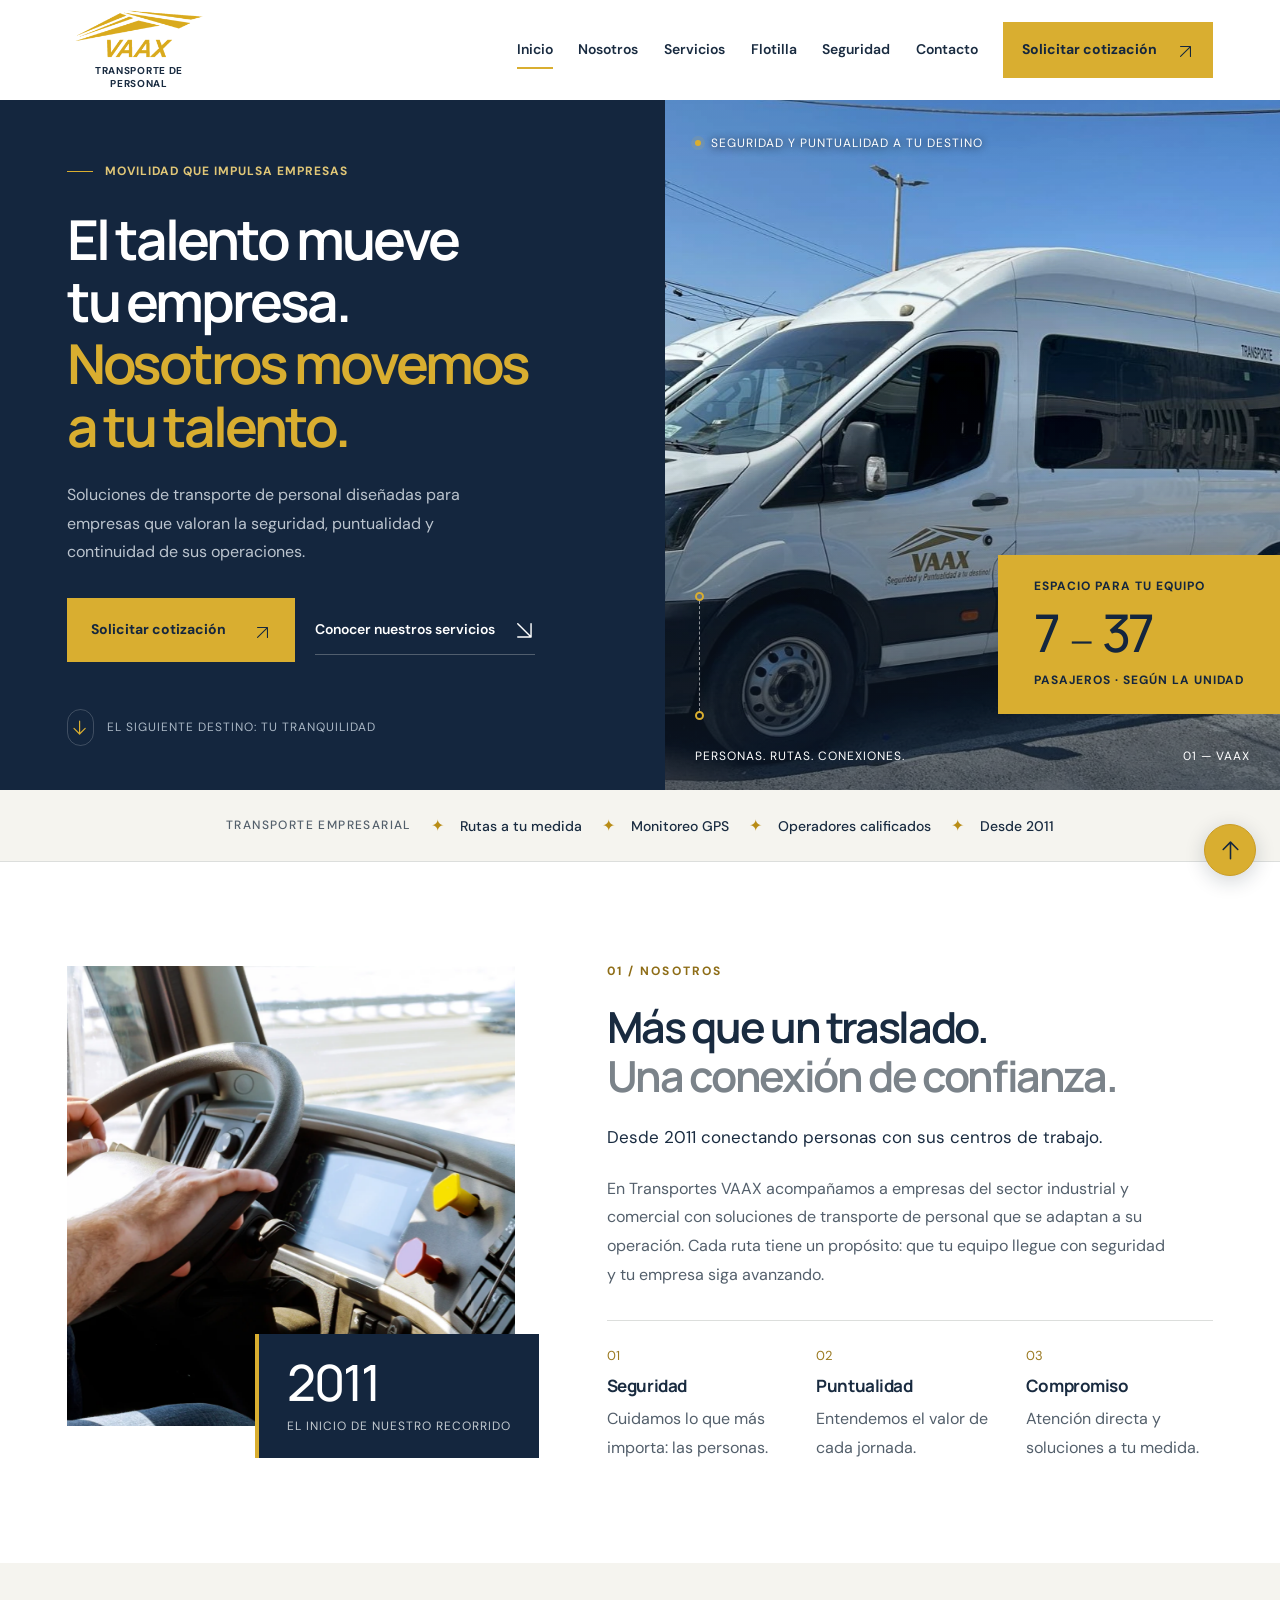
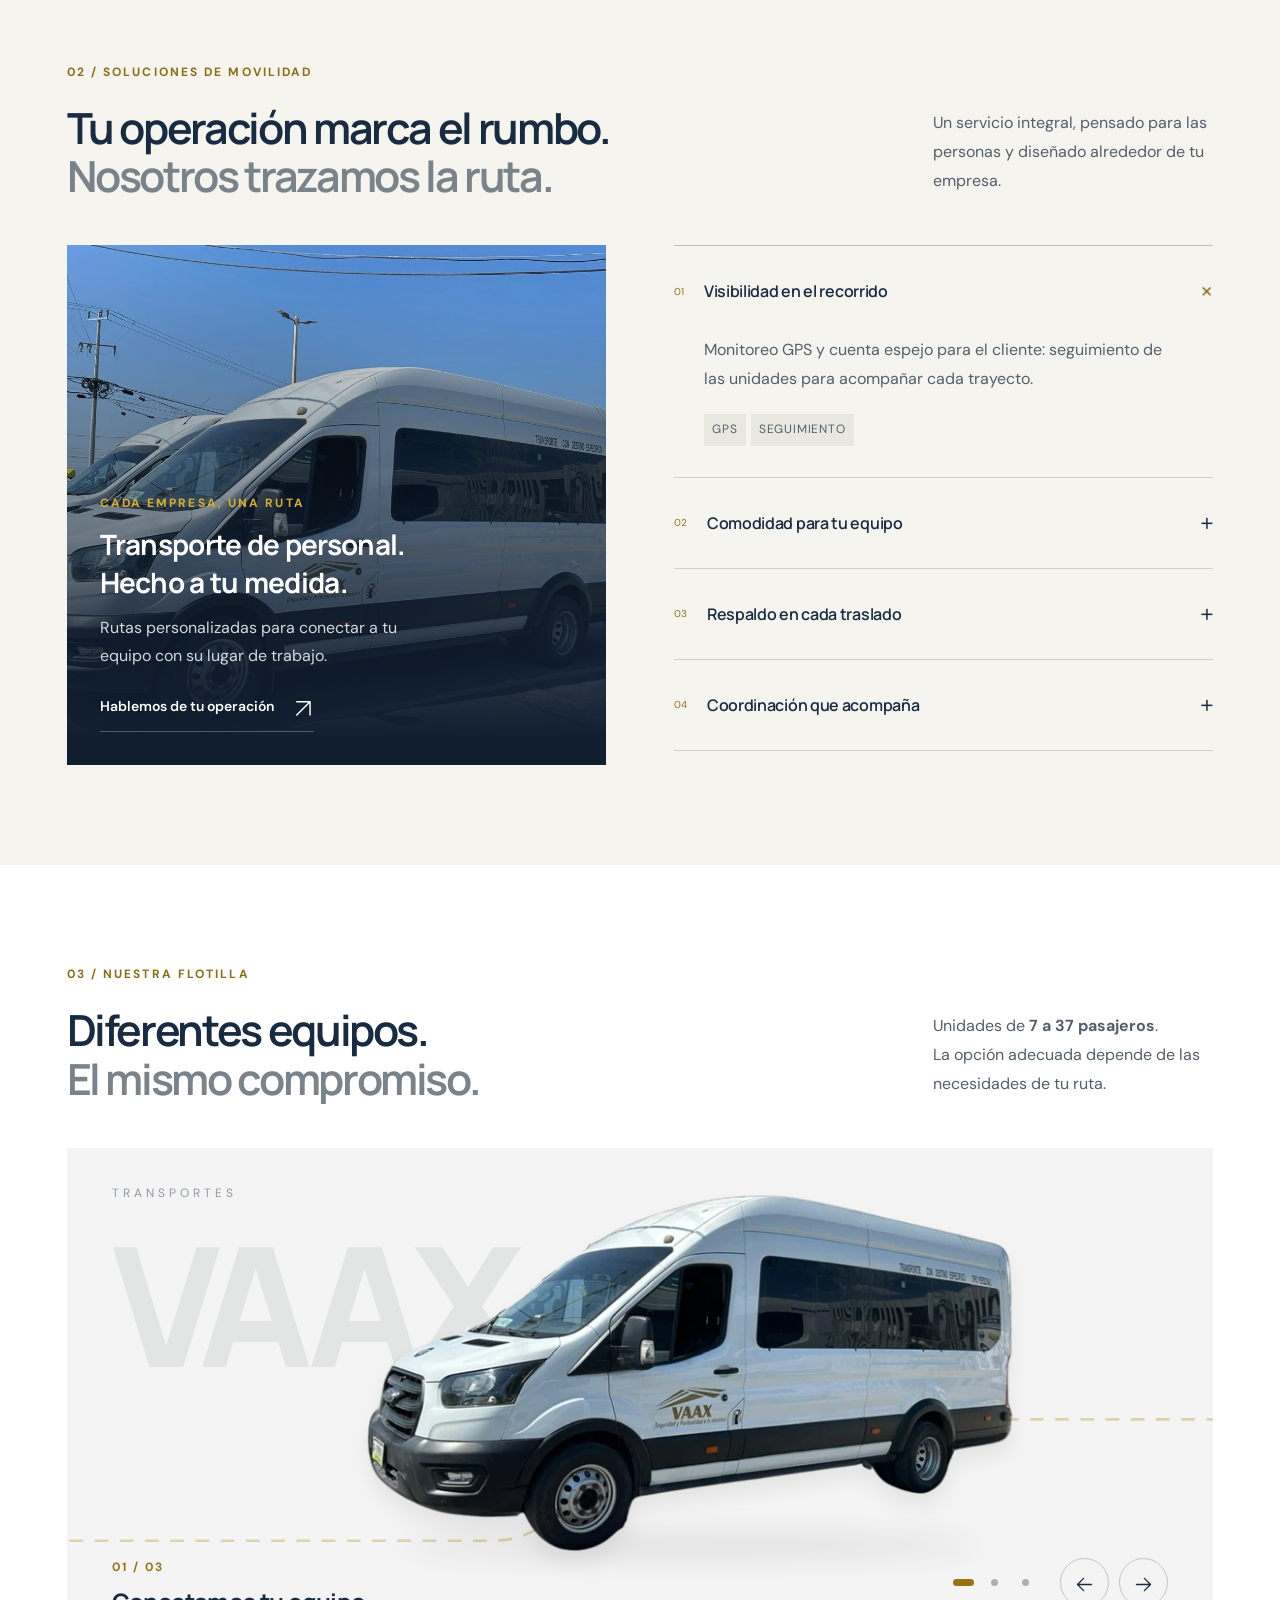
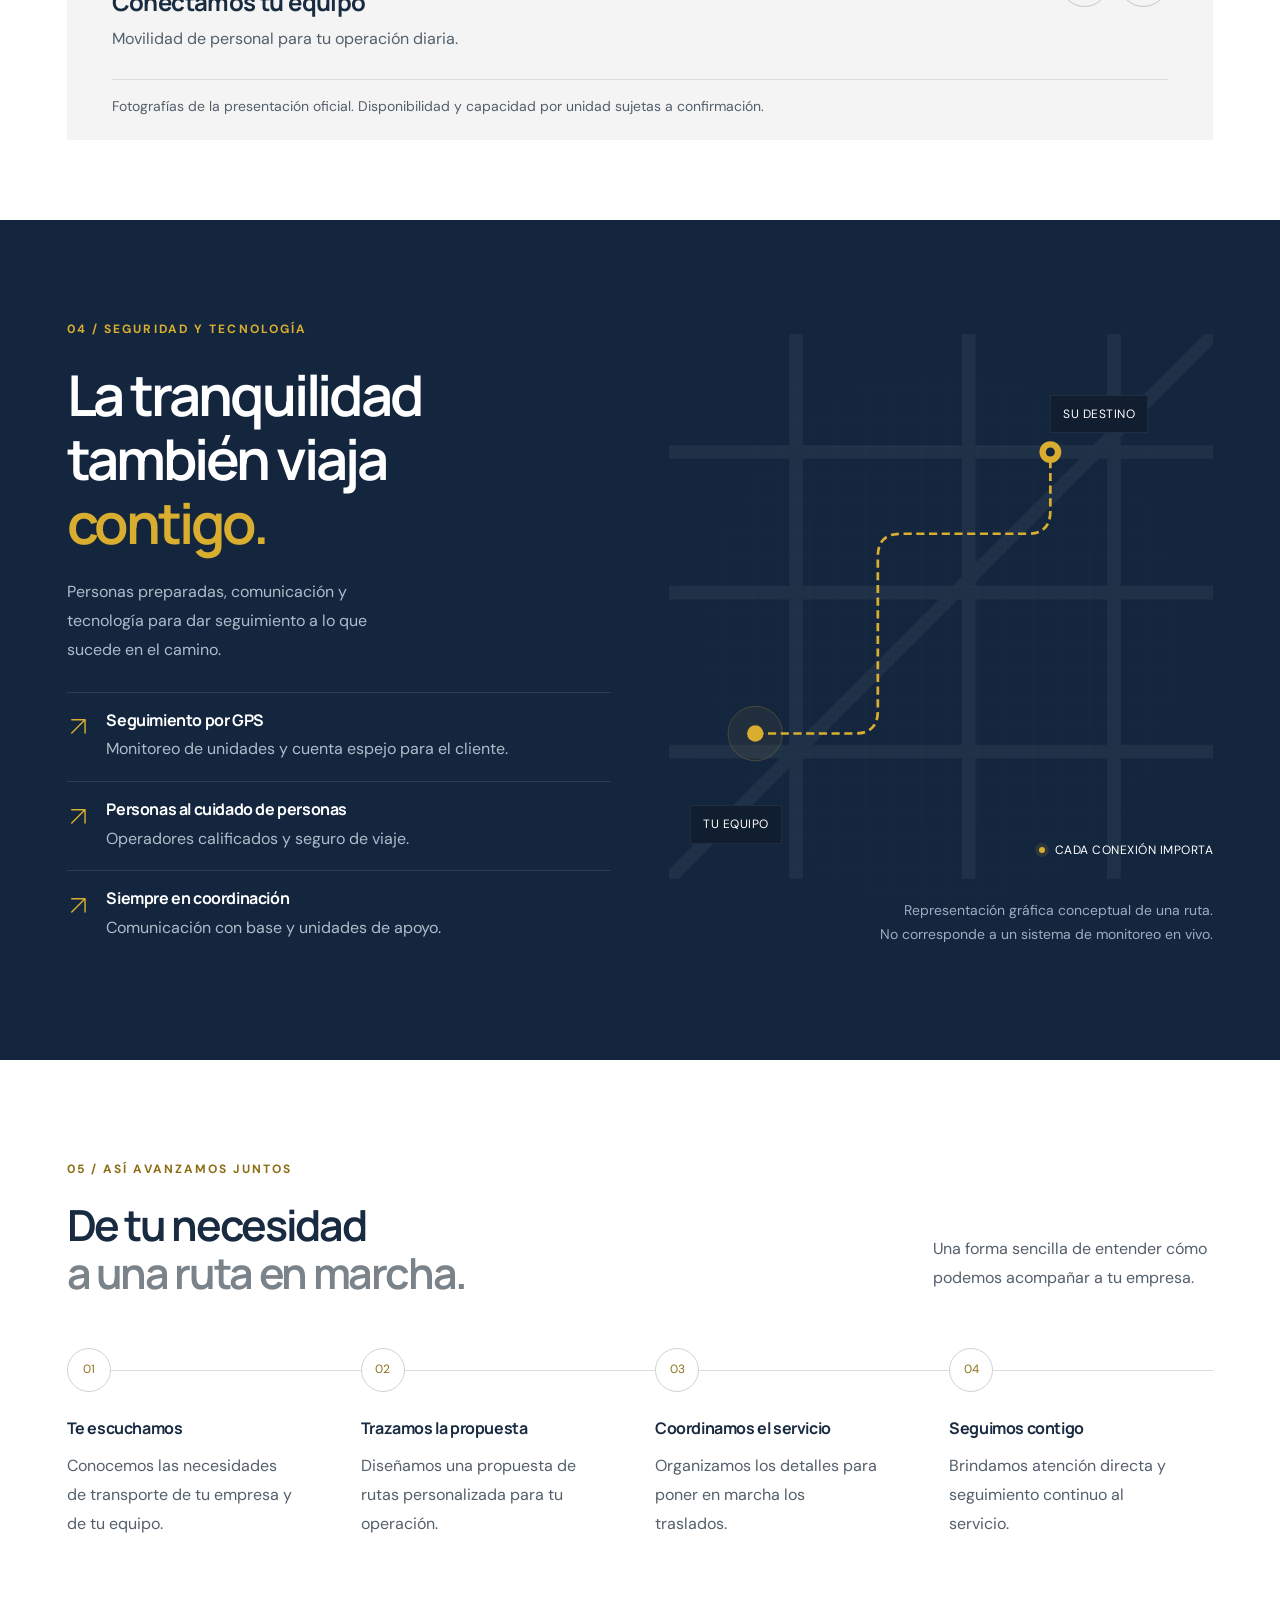
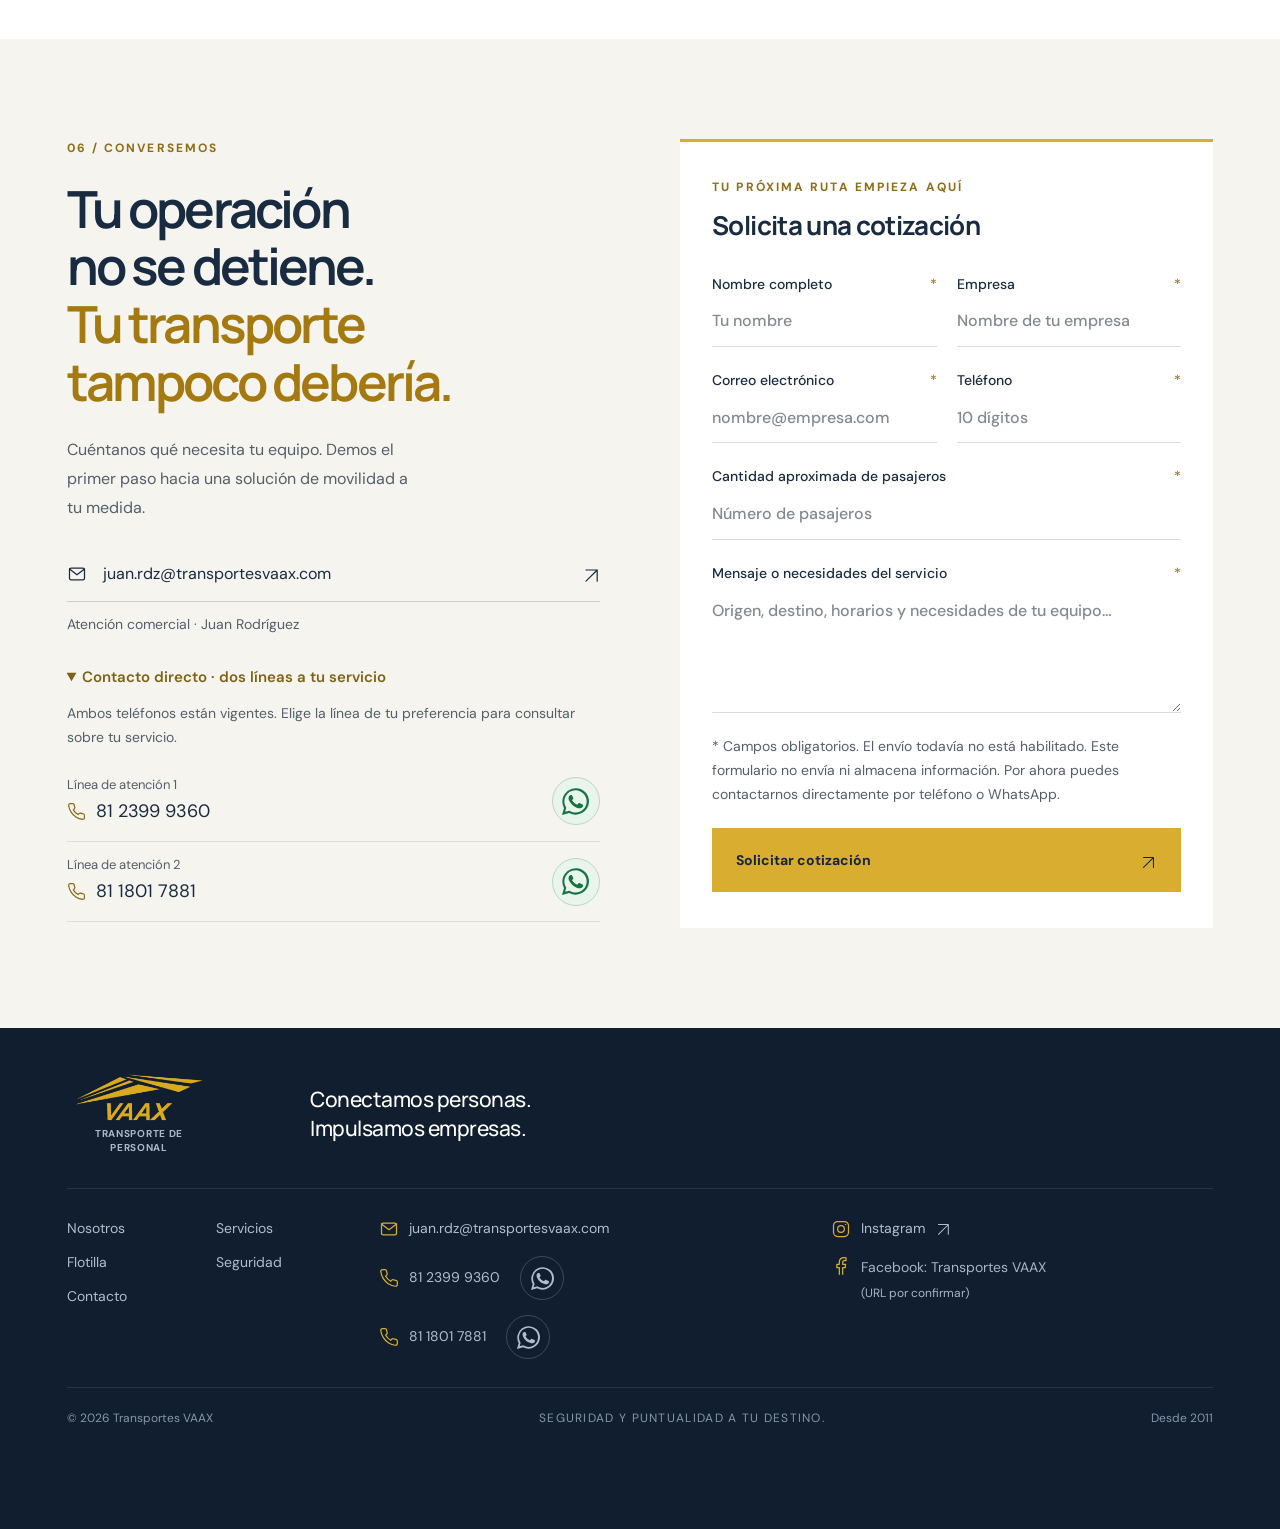
==== VAAX-vista-completa.html @ f7e5d6b3 "Add exclusive animated accordion, section motion, contact icons and backend-ready form" ====
<!doctype html>
<html lang="es-MX">
<head>
<meta charset="utf-8"><meta name="viewport" content="width=device-width, initial-scale=1">
<meta name="theme-color" content="#14263e">
<title>Transportes VAAX | Transporte de personal para empresas</title>
<meta name="description" content="Desde 2011, Transportes VAAX conecta a tu equipo con su centro de trabajo. Transporte de personal, rutas personalizadas y unidades de 7 a 37 pasajeros.">
<link rel="icon" href="[data-uri]" type="image/svg+xml">
<style>@font-face{font-family:Manrope;font-style:normal;font-weight:200 800;font-display:swap;src:url("[data-uri]") format("woff2")}
@font-face{font-family:"DM Sans";font-style:normal;font-weight:100 1000;font-display:swap;src:url("[data-uri]") format("woff2")}
:root{--navy:#14263e;--navy-deep:#101e30;--gold:#d9ae30;--ink:#192b40;--muted:#65707a;--cream:#f5f4ef;--line:#dcdedc;--white:#fff;--pad:clamp(24px,5.2vw,100px)}
*{box-sizing:border-box}html{scroll-behavior:smooth;scroll-padding-top:100px}body{margin:0;color:var(--ink);background:#fff;font-family:'DM Sans',Arial,sans-serif;font-size:16px;line-height:1.7}h1,h2,h3,p{margin:0}h1,h2,h3{font-family:Manrope,Arial,sans-serif}h1,h2{font-weight:650;letter-spacing:-.055em;line-height:1.13}h2{font-size:clamp(32px,3.35vw,54px)}h2 span{color:#7b838a}h3{line-height:1.35;letter-spacing:-.025em}a{color:inherit;text-decoration:none}button,input,textarea{font:inherit}button,a,input,textarea,summary{-webkit-tap-highlight-color:transparent}button{cursor:pointer}button:disabled{cursor:default}img{max-width:100%;display:block}button{color:inherit}a:focus-visible,button:focus-visible,summary:focus-visible,input:focus-visible,textarea:focus-visible{outline:3px solid #b78b13;outline-offset:5px}::selection{background:var(--gold);color:var(--navy)}.skip-link{position:fixed;top:-100px;left:20px;z-index:100;background:var(--gold);padding:10px 20px}.skip-link:focus{top:10px}.scroll-progress{position:fixed;left:0;top:0;height:3px;background:var(--gold);width:0;z-index:60}.header{position:sticky;top:0;z-index:50;height:100px;padding:0 var(--pad);display:flex;align-items:center;justify-content:space-between;background:#fff;gap:30px;transition:box-shadow .3s,height .3s}.header.scrolled{box-shadow:0 3px 25px #14263e0c;height:84px}.brand{display:flex;flex-direction:column;align-items:center;flex-shrink:0;width:145px}.brand img{width:128px;height:auto}.brand>span{font-size:12px;font-weight:700;letter-spacing:1.8px;margin-top:5px}.nav{display:flex;align-items:center;gap:clamp(16px,2vw,32px)}.nav>a:not(.button){font-size:16px;font-weight:600;position:relative}.nav>a:not(.button):after{content:'';position:absolute;bottom:-7px;left:0;width:0;height:2px;background:var(--gold);transition:width .2s}.nav>a:hover:after,.nav>a.active:after{width:100%}.button{display:inline-flex;align-items:center;justify-content:space-between;gap:28px;padding:17px 23px;font-size:16px;font-weight:700;line-height:1.4;border:1px solid transparent;transition:background .25s,transform .25s}.button span{font-size:20px;font-weight:400}.button-gold{background:var(--gold);color:var(--navy)}.button-gold:hover{background:#ebbf43;transform:translateY(-2px)}.nav-cta{padding:13px 18px;gap:20px}.menu-toggle{display:none}.hero{display:grid;grid-template-columns:1.08fr 1fr;background:var(--navy);color:#fff;min-height:690px}.hero-copy{padding:62px 28px 32px var(--pad);position:relative}.eyebrow{font-size:12px;letter-spacing:2.1px;font-weight:700;line-height:1.5}.hero .eyebrow{color:#e1c777;display:flex;align-items:center;gap:12px}.small-line{width:26px;height:1px;background:var(--gold)}h1{font-size:clamp(42px,4.3vw,72px);margin:28px 0 24px}em{font-style:normal;color:var(--gold)}.hero-description{max-width:410px;font-size:16px;color:#bbc4ce;line-height:1.9}.hero-actions{display:flex;align-items:center;gap:27px;margin-top:31px;flex-wrap:wrap}.text-link{font-size:12px;font-weight:600;display:inline-flex;align-items:center;gap:18px;border-bottom:1px solid #a0a7ae70;padding:8px 0;transition:gap .25s}.text-link:hover{gap:25px}.text-link span{font-size:19px}.scroll-cue{display:flex;align-items:center;gap:13px;font-size:12px;letter-spacing:1.7px;margin-top:47px;color:#aab7c5}.scroll-cue>span{display:grid;place-items:center;width:27px;height:37px;border:1px solid #ffffff30;border-radius:20px;font-size:16px;color:var(--gold)}.hero-visual{position:relative;min-width:0;overflow:hidden}.hero-photo{height:100%;width:100%;object-fit:cover;object-position:55% center;position:absolute;inset:0}.photo-shade{position:absolute;inset:0;background:linear-gradient(180deg,#14263e25 0%,transparent 40%,#101e30a8 100%)}.image-caption{position:absolute;top:33px;left:30px;right:20px;display:flex;align-items:center;gap:10px;color:#fff;font-size:12px;letter-spacing:1.4px;text-shadow:0 1px 8px #000}.live-dot{display:inline-block;width:6px;height:6px;flex-shrink:0;background:var(--gold);border-radius:50%;box-shadow:0 0 0 4px #d9ae3020}.hero-photo-bottom{position:absolute;bottom:24px;left:30px;right:30px;display:flex;justify-content:space-between;font-size:12px;letter-spacing:1px}.capacity{position:absolute;right:0;bottom:76px;padding:21px 36px 24px;background:var(--gold);color:var(--navy);min-width:225px}.capacity>span,.capacity small{display:block;font-size:12px;letter-spacing:1.2px;font-weight:700}.capacity strong{font:500 52px/1.4 Manrope,Arial,sans-serif;letter-spacing:-3px}.capacity i{font-size:30px;font-style:normal;padding:0 5px}.hero-route{position:absolute;bottom:70px;left:30px;display:flex;flex-direction:column;align-items:center}.hero-route>span{width:9px;height:9px;border:2px solid var(--gold);border-radius:50%}.hero-route>i{height:110px;border-left:1px dashed #ffffff8c}.promise-strip{display:flex;justify-content:space-between;gap:20px;align-items:center;padding:22px var(--pad);background:var(--cream);border-bottom:1px solid var(--line);font-size:12px;font-weight:500}.promise-strip>span:first-child{letter-spacing:1.4px;font-size:12px;color:var(--muted)}.promise-strip b{color:#b88c16;margin-right:12px;font-size:16px;font-weight:400}.section{padding:100px var(--pad)}.about{display:grid;grid-template-columns:.85fr 1.15fr;gap:8%;align-items:center}.about-image{position:relative;padding-bottom:32px}.about-image .photo-window>img{width:100%;height:460px;object-fit:cover;object-position:58% center}.year-stamp{position:absolute;right:-24px;bottom:0;background:var(--navy);padding:20px 28px;color:white;border-left:4px solid var(--gold)}.year-stamp strong{display:block;font:500 50px/1.15 Manrope,sans-serif;letter-spacing:-2px}.year-stamp span{font-size:12px;letter-spacing:1px;color:#c4cbd1}.about-copy>.eyebrow,.section-heading .eyebrow{color:#8e6d17;margin-bottom:23px}.about-copy>p:not(.eyebrow){color:var(--muted);font-size:16px;margin-top:22px;max-width:560px}.about-copy>.lead{font-size:17px!important;color:var(--ink)!important;line-height:1.6}.values{display:grid;grid-template-columns:repeat(3,1fr);gap:20px;border-top:1px solid var(--line);margin-top:30px;padding-top:20px}.values span{font-size:12px;color:#9b7a22}.values h3{font-size:16px;margin:7px 0}.values p{font-size:12px;line-height:1.7;color:var(--muted)}.services{background:var(--cream)}.section-heading{display:flex;justify-content:space-between;gap:50px;align-items:flex-end;margin-bottom:45px}.section-heading>p{max-width:280px;color:var(--muted);font-size:16px;line-height:1.9;padding-bottom:5px}.service-layout{display:grid;grid-template-columns:1fr 1fr;gap:6%}.service-feature{position:relative;min-height:480px;background:var(--navy);color:#fff;overflow:hidden}.service-feature>img{width:100%;height:100%;object-fit:cover;position:absolute;inset:0;transition:transform .7s}.service-feature:after{content:'';position:absolute;inset:0;background:linear-gradient(180deg,#101e3000,#101e30ed)}.service-feature:hover>img{transform:scale(1.025)}.service-feature>div{position:absolute;bottom:33px;left:33px;right:33px;z-index:1}.service-feature .eyebrow{color:var(--gold);font-size:12px}.service-feature h3{font-size:28px;margin-top:14px}.service-feature p:not(.eyebrow){font-size:12px;max-width:300px;margin:12px 0;color:#d4d9df}.service-accordions{border-top:1px solid #b9bfbe}.service-accordions details{border-bottom:1px solid #cdd1ce}.service-accordions summary{display:flex;align-items:center;gap:20px;padding:27px 0;list-style:none;cursor:pointer;font-family:Manrope,sans-serif;font-size:16px;font-weight:600;letter-spacing:-.3px}.service-accordions summary::-webkit-details-marker{display:none}.service-number{font:400 10px 'DM Sans',sans-serif;color:#8d721e}.service-accordions summary b{margin-left:auto;font-size:22px;font-weight:400;transition:transform .3s}.service-accordions details[open] summary b{transform:rotate(45deg)}.details-content{padding:0 30px 26px;color:var(--muted);font-size:16px}.details-content p{margin-bottom:20px}.tag{display:inline-block;font-size:12px;letter-spacing:.8px;color:#54606c;background:#e8e8e0;padding:5px 8px;margin:0 5px 5px 0}.fleet{padding-bottom:80px}.fleet-stage{position:relative;background:#f3f4f3;overflow:hidden;padding:35px 45px 22px}.fleet-label{position:absolute;left:45px;top:36px;line-height:1}.fleet-label span{font-size:12px;letter-spacing:4px;color:#929aa0}.fleet-label strong{display:block;font:800 clamp(70px,13vw,190px)/1.25 Manrope,sans-serif;letter-spacing:-10px;color:#e2e5e4}.fleet-image-wrap{height:370px;display:flex;justify-content:center;align-items:center;position:relative;padding:10px 0 0 100px}.fleet-image-wrap:after{content:'';position:absolute;bottom:0;height:15px;width:55%;background:#0002;filter:blur(15px);border-radius:50%}.fleet-image-wrap img{max-height:100%;width:80%;object-fit:contain;position:relative;z-index:1;filter:drop-shadow(0 12px 10px #0001);transition:opacity .18s,transform .3s}.fleet-image-wrap img.changing{opacity:0;transform:translateX(12px)}.fleet-bottom{display:flex;justify-content:space-between;align-items:flex-end;gap:20px;margin-top:5px}.fleet-bottom .eyebrow{font-size:12px;color:#947319;margin-bottom:10px}.fleet-bottom h3{font-size:23px}.fleet-bottom p:not(.eyebrow){font-size:12px;color:var(--muted);margin-top:6px}.fleet-controls{display:flex;gap:10px}.circle-button{background:transparent;border:1px solid #bfc6c8;border-radius:50%;width:49px;height:49px;font-size:22px;transition:background .2s,border-color .2s}.circle-button:hover{background:var(--gold);border-color:var(--gold)}.fleet-note{font-size:12px;color:var(--muted);border-top:1px solid #dadddc;padding-top:15px;margin-top:25px}.security{background:var(--navy);color:#fff;display:grid;grid-template-columns:1fr 1fr;gap:5%;overflow:hidden}.security .eyebrow{color:var(--gold);margin-bottom:25px}.security h2{font-size:clamp(42px,4.4vw,68px)}.security-copy>p:not(.eyebrow){font-size:16px;color:#aebdcb;max-width:350px;margin-top:24px}.security-list{list-style:none;margin:27px 0 0;padding:0}.security-list li{display:flex;gap:17px;border-top:1px solid #ffffff1a;padding:17px 0}.security-list li>span{color:var(--gold);font-size:19px}.security-list h3{font-size:16px}.security-list p{font-size:12px;color:#aebdcb;margin-top:4px}.route-art{position:relative;align-self:center;aspect-ratio:1;min-width:0}.map-grid{position:absolute;inset:0;background-image:linear-gradient(#ffffff04 1px,transparent 1px),linear-gradient(90deg,#ffffff04 1px,transparent 1px);background-size:28px 28px;mask-image:radial-gradient(ellipse,#000 40%,transparent 75%)}.route-art svg{width:100%;height:100%;position:relative}.map-street{stroke:#ffffff0d;stroke-width:15;fill:none}.route-line{fill:none;stroke:var(--gold);stroke-width:3;stroke-dasharray:9 5}.route-halo{fill:#d9ae3010;stroke:#d9ae3040;stroke-width:1}.map-label{position:absolute;font-size:12px;letter-spacing:1.5px;background:var(--navy-deep);padding:8px 12px;border:1px solid #ffffff12}.start-label{left:8%;top:78%}.end-label{right:19%;top:13%}.map-caption{position:absolute;bottom:15%;right:1%;font-size:12px;letter-spacing:1.2px;display:flex;gap:10px;align-items:center}.map-disclaimer{position:absolute;bottom:0;right:0;font-size:12px;color:#9caebe;text-align:right}.process-steps{display:grid;grid-template-columns:repeat(4,1fr);list-style:none;padding:0;margin:50px 0 0;gap:30px;position:relative}.process-steps:before{content:'';position:absolute;top:22px;left:0;right:0;border-top:1px solid var(--line)}.process-steps li{position:relative}.process-steps li>span{display:grid;place-items:center;width:44px;height:44px;border:1px solid #ced3d5;background:#fff;border-radius:50%;font-size:12px;color:#8f721c;margin-bottom:26px;transition:background .3s}.process-steps li:hover>span{background:var(--gold);border-color:var(--gold)}.process-steps h3{font-size:16px;margin-bottom:13px}.process-steps p{color:var(--muted);font-size:16px;max-width:225px}.contact{background:var(--cream);display:grid;grid-template-columns:1fr 1fr;gap:7%}.contact-copy>.eyebrow{color:#8e6d17;margin-bottom:23px}.contact h2{font-size:clamp(36px,4vw,61px)}.contact h2 em{color:#a47a10}.contact-copy>p:not(.eyebrow){color:var(--muted);font-size:16px;max-width:350px;margin-top:25px}.contact-email{display:flex;justify-content:space-between;gap:15px;font-size:clamp(12px,1.25vw,18px);border-bottom:1px solid #cbd0cd;padding:13px 0;margin-top:25px;overflow-wrap:anywhere}.contact-copy>.contact-person{font-size:12px!important;margin-top:10px!important}.phone-details{margin-top:28px}.phone-details summary{font-size:12px;cursor:pointer;color:#806217;font-weight:600}.phone-details>p{font-size:12px;color:var(--muted);margin:12px 0}.phone-row{display:flex;align-items:center;justify-content:space-between;gap:15px;padding:12px 0;border-bottom:1px solid var(--line)}.phone-row>div>span{display:block;font-size:12px;color:var(--muted)}.phone-row>div>a{font-size:16px}.whatsapp-link{font-size:12px;text-decoration:underline;text-underline-offset:4px}.quote-form{background:white;padding:36px 32px;align-self:start;border-top:3px solid var(--gold)}.quote-form>.eyebrow{color:#8e6d17;font-size:12px}.quote-form h3{font-size:26px;margin:12px 0 30px}.form-grid{display:grid;grid-template-columns:1fr 1fr;gap:22px 20px}.form-grid label{font-size:12px;font-weight:500;display:flex;flex-direction:column;position:relative}.form-grid label>span{position:absolute;right:0;top:0;color:#9c7411}.form-grid input,.form-grid textarea{width:100%;min-width:0;border:0;border-bottom:1px solid #d7dcdd;padding:12px 0;border-radius:0;background:transparent;font-size:12px;color:var(--ink);resize:vertical}.form-grid input::placeholder,.form-grid textarea::placeholder{color:#818991;opacity:1}.form-grid input:focus,.form-grid textarea:focus{border-bottom-color:#a47a10}.full-width{grid-column:1/-1}.form-note{font-size:12px;color:var(--muted);margin:22px 0;line-height:1.8}.quote-form>.button{width:100%;text-align:left}.form-status{font-size:12px;color:#52613a;margin-top:15px}.form-status:empty{display:none}.footer{padding:45px var(--pad) 20px;background:var(--navy-deep);color:white}.footer-top{display:flex;align-items:center;justify-content:space-between;gap:30px;padding-bottom:34px;border-bottom:1px solid #ffffff17}.footer .brand>span{color:#aab9c7}.footer-top>p{font:500 21px/1.4 Manrope,sans-serif;letter-spacing:-.5px;margin-right:auto;margin-left:6%}.back-top{font-size:12px;display:flex;align-items:center;gap:30px}.back-top>span{font-size:22px;color:var(--gold)}.footer-links{display:flex;justify-content:space-between;gap:30px;padding:28px 0;color:#b0becb;font-size:12px}.footer-links nav{display:flex;gap:24px}.footer-links>div{display:flex;gap:25px}.footer-links small{font-size:12px}.footer a:hover{color:var(--gold)}.footer-bottom{border-top:1px solid #ffffff17;padding-top:20px;display:flex;justify-content:space-between;gap:15px;color:#8597a9;font-size:12px}.footer-bottom>span:nth-child(2){letter-spacing:1.3px}.js-ready .reveal{opacity:0;transform:translateY(22px);transition:opacity .7s,transform .7s}.js-ready .reveal.visible{opacity:1;transform:none}.hero-copy>*{animation:enter .75s both}.hero-copy>*:nth-child(2){animation-delay:.1s}.hero-copy>*:nth-child(3){animation-delay:.2s}.hero-copy>*:nth-child(4){animation-delay:.3s}.hero-copy>*:nth-child(5){animation-delay:.4s}@keyframes enter{from{opacity:0;transform:translateY(15px)}to{opacity:1;transform:none}}
@media(min-width:1600px){.hero{min-height:810px}.hero-copy{padding-top:85px}.hero-description{font-size:16px}.hero-actions{margin-top:40px}.scroll-cue{margin-top:65px}.section{padding-top:120px;padding-bottom:120px}}
@media(max-width:1100px){.header{padding:0 28px;gap:20px}.nav{gap:18px}.nav>a:not(.button){font-size:12px}.brand{width:115px}.brand img{width:110px}.brand>span{font-size:12px;letter-spacing:1.3px}.nav-cta{font-size:12px;padding:12px;gap:12px}.hero{min-height:660px}.hero-copy{padding-top:50px}.hero-actions{gap:15px}.hero-actions .button{padding:15px;gap:15px}.hero-actions .text-link{font-size:12px;gap:10px}.capacity{padding:17px 25px;min-width:200px}.hero-description{padding-right:15px}.about{gap:7%}.about-image .photo-window>img{height:440px}.section{padding-top:80px;padding-bottom:80px}.values{gap:12px}.fleet-image-wrap{height:320px}.footer-links{flex-wrap:wrap}}
@media(max-width:800px){html{scroll-padding-top:82px}.header,.header.scrolled{height:80px;padding:0 24px}.brand{width:113px}.menu-toggle{display:flex;flex-direction:column;justify-content:center;gap:6px;background:none;border:1px solid var(--line);width:44px;height:42px;padding:11px}.menu-toggle span{height:1px;background:var(--navy);width:20px;transition:transform .2s}.menu-toggle[aria-expanded=true] span:first-child{transform:translateY(3.5px) rotate(45deg)}.menu-toggle[aria-expanded=true] span:last-child{transform:translateY(-3.5px) rotate(-45deg)}.nav{position:absolute;top:100%;left:0;right:0;padding:24px;background:white;box-shadow:0 20px 20px #14263e17;display:none;align-items:stretch;gap:0}.nav.open{display:flex;flex-direction:column}.nav>a:not(.button){padding:12px 0;font-size:16px}.nav>a:after{display:none}.nav-cta{margin-top:14px;padding:16px;font-size:16px}.hero{grid-template-columns:1.1fr 1fr;min-height:620px}.hero-copy{padding-top:38px;padding-right:22px}.hero .eyebrow{font-size:12px;letter-spacing:1.3px}h1{font-size:38px;margin-top:25px}.hero-description{font-size:12px;line-height:1.8}.hero-actions{align-items:flex-start;flex-direction:column;margin-top:23px}.scroll-cue{margin-top:28px;font-size:12px;letter-spacing:.8px}.capacity{min-width:170px;padding:15px 20px}.capacity strong{font-size:44px}.capacity>span,.capacity small{font-size:12px}.hero-photo{object-position:53% center}.image-caption{left:20px;font-size:12px;letter-spacing:.7px}.hero-photo-bottom{left:20px;font-size:12px;gap:10px}.hero-route{left:20px}.promise-strip{flex-wrap:wrap;justify-content:center;padding:18px 24px;gap:8px 25px;font-size:12px}.promise-strip>span:first-child{display:none}.promise-strip b{font-size:16px;margin-right:6px}.about{grid-template-columns:1fr;gap:40px}.about-image{max-width:620px;padding-right:20px}.about-image .photo-window>img{height:380px}.year-stamp{right:0}.about-copy{max-width:650px}.section-heading{gap:30px}.section-heading>p{max-width:210px;font-size:12px}.service-layout{gap:5%}.service-feature{min-height:440px}.service-feature>div{left:24px;right:24px;bottom:24px}.service-feature h3{font-size:24px}.service-accordions summary{font-size:16px;padding:23px 0;gap:12px}.details-content{padding-left:22px;padding-right:5px;font-size:12px}.fleet-stage{padding:30px}.fleet-label{left:30px}.fleet-image-wrap{height:300px;padding-left:40px}.fleet-image-wrap img{width:95%}.fleet-bottom h3{font-size:20px}.security{gap:2%}.security h2{font-size:45px}.map-disclaimer{font-size:12px}.map-label{font-size:12px;padding:5px}.map-caption{font-size:12px}.process-steps{gap:20px}.process-steps h3{font-size:16px}.process-steps p{font-size:12px}.contact{gap:5%;grid-template-columns:1fr 1.1fr}.contact h2{font-size:36px}.quote-form{padding:28px 22px}.quote-form h3{font-size:22px}.form-grid{grid-template-columns:1fr;gap:18px}.phone-row{flex-wrap:wrap;gap:5px}.footer-top>p{font-size:18px}.footer-links nav{gap:20px}}
@media(max-width:580px){.hero{display:flex;flex-direction:column;min-height:0}.hero-copy{padding:38px 24px 30px}.hero .eyebrow{font-size:12px}.hero h1{font-size:clamp(37px,9.5vw,54px);margin-top:23px;margin-bottom:22px}.hero-description{font-size:16px;max-width:390px;padding-right:0}.hero-actions{flex-direction:row;align-items:center;gap:18px;margin-top:27px}.hero-actions .button{font-size:12px;padding:15px 16px;gap:16px}.hero-actions .text-link{font-size:12px;gap:8px}.scroll-cue{margin-top:28px;font-size:12px;letter-spacing:1px}.hero-visual{height:365px;flex:none}.hero-photo{object-position:center 52%}.image-caption{top:20px;font-size:12px}.capacity{bottom:45px;min-width:180px}.hero-photo-bottom{bottom:15px;font-size:12px}.hero-route{bottom:45px}.hero-route>i{height:75px}.promise-strip{display:grid;grid-template-columns:1fr 1fr;gap:8px 14px;padding:20px 24px}.section{padding:64px 24px}.about{gap:34px}.about-image .photo-window>img{height:300px}.year-stamp{padding:17px 22px}.year-stamp strong{font-size:42px}.year-stamp span{font-size:12px}h2{font-size:32px}.about-copy>.eyebrow,.section-heading .eyebrow{margin-bottom:18px}.eyebrow{font-size:12px;letter-spacing:1.7px}.about-copy>.lead{font-size:16px!important}.about-copy>p:not(.eyebrow){font-size:16px;margin-top:18px}.values{gap:14px}.values h3{font-size:16px}.values p{font-size:12px}.section-heading{display:block;margin-bottom:30px}.section-heading>p{max-width:320px;margin-top:20px;font-size:16px}.service-layout{grid-template-columns:1fr;gap:30px}.service-feature{min-height:400px}.service-feature h3{font-size:27px}.service-accordions summary{font-size:16px;padding:24px 0}.details-content{font-size:16px}.fleet-stage{padding:24px 20px 18px;margin-left:-8px;margin-right:-8px}.fleet-label{left:20px;top:25px}.fleet-label strong{font-size:90px;letter-spacing:-5px}.fleet-label span{font-size:12px;letter-spacing:3px}.fleet-image-wrap{height:290px;padding:50px 0 0}.fleet-image-wrap img{width:100%}.fleet-bottom{align-items:flex-start}.fleet-bottom h3{font-size:18px}.fleet-bottom p:not(.eyebrow){font-size:12px;max-width:200px}.fleet-controls{gap:6px}.circle-button{width:36px;height:36px;font-size:18px}.fleet-note{font-size:12px;line-height:1.8}.security{grid-template-columns:1fr;gap:20px}.security h2{font-size:48px}.security-copy>p:not(.eyebrow){font-size:16px;max-width:350px}.security-list h3{font-size:16px}.security-list p{font-size:12px}.route-art{width:100%;max-width:440px;margin:auto}.map-label{font-size:12px}.map-caption{font-size:12px}.map-disclaimer{font-size:12px}.process-steps{grid-template-columns:1fr;gap:28px;margin-top:35px}.process-steps:before{top:0;bottom:0;left:21px;right:auto;border-top:0;border-left:1px solid var(--line)}.process-steps li{padding-left:68px;min-height:85px}.process-steps li>span{position:absolute;left:0;top:0}.process-steps h3{font-size:17px;margin-bottom:8px}.process-steps p{font-size:16px;max-width:310px}.contact{grid-template-columns:1fr;gap:36px}.contact h2{font-size:42px}.contact-copy>p:not(.eyebrow){font-size:16px}.contact-email{font-size:16px}.phone-row{flex-wrap:nowrap}.quote-form{padding:28px 23px}.quote-form h3{font-size:26px}.form-grid label{font-size:12px}.form-grid input,.form-grid textarea{font-size:16px}.form-note{font-size:12px}.footer{padding:35px 24px 22px}.footer-top{flex-wrap:wrap;gap:24px}.footer-top>p{font-size:16px;margin-left:auto;margin-right:0}.back-top{width:100%;justify-content:space-between;border-top:1px solid #ffffff17;padding-top:20px}.footer-links{gap:22px}.footer-links nav{flex-wrap:wrap;gap:14px 22px}.footer-links>div{flex-direction:column;gap:12px}.footer-bottom{flex-wrap:wrap;gap:10px}.footer-bottom>span:nth-child(2){order:3;width:100%;font-size:12px}.footer-bottom>span:last-child{margin-left:auto}}
@media(prefers-reduced-motion:reduce){html{scroll-behavior:auto}*,*:before,*:after{animation:none!important;transition:none!important}.js-ready .reveal{opacity:1;transform:none}}

.icon{display:inline-block;width:1.2em;height:1.2em;vertical-align:middle;fill:none;stroke:currentColor;stroke-width:1.5;stroke-linecap:round;stroke-linejoin:round;flex-shrink:0}.button .icon{width:17px;height:17px}.circle-button .icon{width:21px;height:21px}.contact-email>.icon{width:20px;height:20px}

@media(prefers-reduced-motion:no-preference){.route-art.visible .route-line{animation:routeTravel 2s ease-out both}.process-steps li:nth-child(2){transition-delay:.08s}.process-steps li:nth-child(3){transition-delay:.16s}.process-steps li:nth-child(4){transition-delay:.24s}@keyframes routeTravel{from{stroke-dashoffset:90;opacity:0}to{stroke-dashoffset:0;opacity:1}}}

/* Readability and icon controls */
:root{--muted:#535f6b}
body{font-size:16px}
.brand>span{font-size:10px;letter-spacing:.7px}
.nav>a:not(.button),.nav-cta{font-size:14px}
.hero-description,.about-copy>p:not(.eyebrow),.section-heading>p,.details-content,.service-feature p:not(.eyebrow),.fleet-bottom p:not(.eyebrow),.security-copy>p:not(.eyebrow),.security-list p,.process-steps p,.contact-copy>p:not(.eyebrow),.values p{font-size:16px;line-height:1.8}
.form-grid label{font-size:14px}.form-grid input,.form-grid textarea{font-size:16px;line-height:1.6}
.form-note,.phone-details>p,.fleet-note,.map-disclaimer,.form-status,.contact-copy>.contact-person{font-size:14px!important;line-height:1.7}
.phone-details summary{font-size:15px}.phone-row>div>a{font-size:18px}.phone-row>div>span{font-size:13px}
.footer-links{font-size:14px}.footer-links small,.footer-bottom,.footer-bottom>span:nth-child(2){font-size:12px}
.hero .eyebrow,.image-caption,.hero-photo-bottom,.capacity>span,.capacity small,.scroll-cue{letter-spacing:1px}
.hero-actions .button,.hero-actions .text-link,.button,.text-link{font-size:14px}
.hero-actions{gap:20px}.promise-strip{flex-wrap:wrap;justify-content:center}.promise-strip>span{font-size:14px}.promise-strip>span:first-child{font-size:12px}
.service-feature{min-height:520px}.service-feature:after{background:linear-gradient(180deg,#101e3000,#101e30 95%)}
.values{gap:22px}.values h3{font-size:17px}.values span{font-size:13px}
.fleet-bottom{align-items:flex-start}.fleet-bottom h3{font-size:24px}.fleet-controls{flex-shrink:0}.circle-button{min-width:44px;min-height:44px}
.phone-row{gap:20px}.whatsapp-link{display:inline-flex;align-items:center;justify-content:center;flex-shrink:0;width:48px;height:48px;border:1px solid #b9d8c5;border-radius:50%;background:#e8f4ec;color:#16743e;text-decoration:none;transition:background .2s,color .2s,transform .2s}
.whatsapp-link:hover{background:#16743e;color:white;transform:translateY(-2px)}.whatsapp-icon{width:27px;height:27px;fill:currentColor}
.back-top{position:fixed;right:24px;bottom:calc(24px + env(safe-area-inset-bottom,0px));z-index:45;display:flex;align-items:center;justify-content:center;width:52px;height:52px;padding:0;border:1px solid #c99c25;border-radius:50%;background:var(--gold);color:var(--navy);box-shadow:0 5px 20px #101e3030;transition:background .2s,transform .2s}
.back-top:hover{background:#ebbf43;transform:translateY(-3px)}.back-top .icon{width:25px;height:25px}
.footer{padding-bottom:100px}.map-label{letter-spacing:.5px}.end-label{right:12%;top:10%}.start-label{left:4%;top:77%}.map-caption{right:0;bottom:14%;letter-spacing:.5px}.map-disclaimer{position:relative;margin-top:12px}
@media(min-width:801px) and (max-width:1100px){
.header,.header.scrolled{height:80px;padding:0 24px}.menu-toggle{display:flex;flex-direction:column;justify-content:center;gap:6px;background:none;border:1px solid var(--line);width:44px;height:42px;padding:11px}.menu-toggle span{height:1px;background:var(--navy);width:20px;transition:transform .2s}.menu-toggle[aria-expanded=true] span:first-child{transform:translateY(3.5px) rotate(45deg)}.menu-toggle[aria-expanded=true] span:last-child{transform:translateY(-3.5px) rotate(-45deg)}.nav{position:absolute;top:100%;left:0;right:0;padding:24px;background:white;box-shadow:0 20px 20px #14263e17;display:none;align-items:stretch;gap:0}.nav.open{display:flex;flex-direction:column}.nav>a:not(.button){padding:12px 0;font-size:16px}.nav>a:after{display:none}.nav-cta{margin-top:14px;padding:16px;font-size:14px}}
@media(max-width:800px){.section-heading{display:block}.section-heading>p{max-width:500px;margin-top:20px}.hero-actions{flex-direction:column;align-items:flex-start}.contact{grid-template-columns:1fr}.form-grid{grid-template-columns:1fr 1fr}.quote-form{padding:32px}.footer-links>div{flex-wrap:wrap}.footer-bottom{flex-wrap:wrap}.hero-photo-bottom>span:first-child{max-width:65%}.image-caption{align-items:flex-start}.back-top{right:18px;bottom:calc(18px + env(safe-area-inset-bottom,0px))}}
@media(max-width:580px){.hero-actions{gap:14px}.hero h1{font-size:clamp(35px,9.5vw,54px)}.hero-description{font-size:16px}.hero-visual{height:390px}.image-caption{font-size:12px;max-width:280px}.hero-photo-bottom{font-size:11px}.hero-photo-bottom>span:first-child{max-width:60%}.capacity{padding:16px 20px;max-width:235px}.capacity>span,.capacity small{font-size:11px}.values{grid-template-columns:1fr;gap:20px}.values>div{display:grid;grid-template-columns:28px 1fr;column-gap:12px}.values h3{margin-top:0}.values p{grid-column:2}.service-feature{min-height:490px}.service-feature .eyebrow{font-size:12px}.fleet-bottom{flex-wrap:wrap}.fleet-bottom p:not(.eyebrow){max-width:none}.fleet-controls{margin-left:auto}.process-steps h3{font-size:19px}.process-steps li{min-height:115px}.form-grid{grid-template-columns:1fr}.quote-form{padding:28px 22px}.footer-top>p{font-size:17px}.footer-bottom>span:nth-child(2){line-height:1.8}.map-label{font-size:11px}.map-caption{font-size:11px}.map-disclaimer{font-size:13px!important}.contact-email{font-size:16px}}

.brand>span{text-align:center}

/* Keep the service photograph independent of accordion height. */
.service-layout{align-items:start}
.service-feature{align-self:start;height:520px;min-height:0}
@media(max-width:580px){.service-feature{height:490px}}

/* Ambient movement uses paint-only properties and never changes layout. */
@media(prefers-reduced-motion:no-preference){
  .route-art.visible .route-line{animation:routeFlow 1.6s linear infinite}
  .route-art .route-halo{animation:routePulse 3s ease-in-out infinite}
  .live-dot{animation:signalPulse 3s ease-in-out infinite}
  .scroll-cue>span>.icon{animation:scrollHint 2.8s ease-in-out infinite}
  .motion-paused .route-line,.motion-paused .route-halo,.motion-paused .live-dot,.motion-paused .scroll-cue>span>.icon{animation-play-state:paused!important}
  @keyframes routeFlow{from{stroke-dashoffset:28}to{stroke-dashoffset:0}}
  @keyframes routePulse{0%,100%{opacity:.45;stroke-width:1}50%{opacity:1;stroke-width:3}}
  @keyframes signalPulse{0%,100%{box-shadow:0 0 0 3px #d9ae3018}50%{box-shadow:0 0 0 7px #d9ae3030}}
  @keyframes scrollHint{0%,100%{transform:translateY(-2px)}50%{transform:translateY(3px)}}
}

/* Exclusive accordion: intrinsic height transitions, no measured-height jumps. */
.accordion-item{border-bottom:1px solid #cdd1ce}
.accordion-trigger{display:flex;align-items:center;gap:20px;width:100%;padding:27px 0;border:0;background:transparent;text-align:left;font-family:Manrope,Arial,sans-serif;font-size:16px;font-weight:600;letter-spacing:-.3px;line-height:1.5}
.accordion-trigger>.service-number{flex-shrink:0}
.accordion-trigger>b{margin-left:auto;font-size:24px;font-weight:400;transition:transform .35s,color .35s}
.accordion-trigger:hover{color:#8a6610}.is-open .accordion-trigger>b{transform:rotate(45deg);color:#8a6610}
.accordion-panel{display:grid;grid-template-rows:0fr;opacity:0;visibility:hidden;transition:grid-template-rows .42s cubic-bezier(.2,.65,.25,1),opacity .28s,visibility 0s .42s}
.accordion-panel-inner{min-height:0;overflow:hidden}
.is-open .accordion-panel{grid-template-rows:1fr;opacity:1;visibility:visible;transition:grid-template-rows .42s cubic-bezier(.2,.65,.25,1),opacity .35s,visibility 0s}
.accordion-panel .details-content{padding:0 30px 26px}
.contact-icon{flex-shrink:0;width:24px;height:24px}
.contact-email{display:grid;grid-template-columns:24px minmax(0,1fr) 18px;align-items:center;gap:12px}
.email-address{overflow-wrap:anywhere}
.phone-row>div>a{display:inline-flex;align-items:center;gap:10px}
.phone-row>div>a>.icon{width:19px;height:19px;color:#8a6815}
.footer-links{display:grid;grid-template-columns:.8fr 1.2fr 1.1fr;gap:35px}
.footer-links nav{display:grid;grid-template-columns:1fr 1fr;align-content:start;gap:10px 20px}
.footer-links>.footer-contact,.footer-links>.footer-social{display:flex;flex-direction:column;align-items:flex-start;gap:15px;min-width:0}
.footer-contact>a,.footer-phone>a,.footer-social>a,.social-unconfirmed{display:flex;align-items:center;gap:10px;max-width:100%}
.footer-contact>a>span{overflow-wrap:anywhere;min-width:0}
.footer-contact .contact-icon,.footer-social .contact-icon{color:var(--gold);width:20px;height:20px}
.footer-phone{display:flex;align-items:center;gap:20px}
.footer-whatsapp{min-width:44px;min-height:44px;justify-content:center;border:1px solid #ffffff30;border-radius:50%}
.footer-whatsapp .whatsapp-icon{width:23px;height:23px}
.social-unconfirmed{align-items:flex-start;color:#a7b5c3}.social-unconfirmed small{display:block;margin-top:3px}
.quote-form .button:disabled{opacity:.65;cursor:not-allowed}
.photo-window{overflow:hidden}
.fleet-stage{isolation:isolate;touch-action:pan-y}
.fleet-road{position:absolute;inset:34% 0 25%;z-index:-1;opacity:.4;pointer-events:none}
.fleet-road svg{width:100%;height:100%}.fleet-road path{fill:none;stroke:#c3a24a;stroke-width:1.5;stroke-dasharray:12 10}
.fleet-dots{display:flex;align-items:center;gap:1px;margin-right:10px}
.fleet-dot{width:30px;min-height:44px;padding:10px 5px;border:0;background:transparent}
.fleet-dot>span{display:block;width:7px;height:7px;margin:auto;border-radius:50%;background:#a8b0b5;transition:width .3s,background .3s,border-radius .3s}
.fleet-dot[aria-current]>span{width:21px;border-radius:4px;background:#997313}
.fleet-controls{align-items:center;flex-wrap:wrap;justify-content:flex-end}
.fleet-image-wrap img{transition:opacity .22s,transform .45s cubic-bezier(.2,.65,.25,1)}
.fleet-image-wrap img.changing{transform:translateX(calc(var(--slide-direction,1) * 40px)) scale(.97);opacity:0}
.button{position:relative;overflow:hidden;isolation:isolate}
.button::before{content:'';position:absolute;inset:-20%;background:linear-gradient(110deg,transparent 30%,#ffffff40 50%,transparent 70%);transform:translateX(-130%);pointer-events:none}
.button:hover::before{transform:translateX(130%);transition:transform .7s ease}
.button .icon,.text-link .icon{transition:transform .3s}.button:hover .icon{transform:translate(2px,-2px)}
.button:active,.circle-button:active,.fleet-dot:active{transform:scale(.97)}
@media(prefers-reduced-motion:no-preference){
  .js-ready .section-heading.reveal h2{clip-path:inset(0 0 100% 0);transform:translateY(18px);transition:clip-path .85s cubic-bezier(.2,.65,.25,1),transform .85s}
  .js-ready .section-heading.reveal.visible h2{clip-path:inset(0);transform:none}
  .js-ready .about-image.reveal .photo-window{clip-path:inset(0 100% 0 0);transition:clip-path 1s cubic-bezier(.2,.65,.25,1)}
  .js-ready .about-image.reveal.visible .photo-window{clip-path:inset(0)}
  .js-ready .about-copy.reveal{transform:translateX(24px)}.js-ready .about-copy.reveal.visible{transform:none}
  .js-ready .security-copy.reveal h2{transform:translateY(28px);transition:transform 1s cubic-bezier(.2,.65,.25,1)}.js-ready .security-copy.reveal.visible h2{transform:none}
  .js-ready .security-copy.reveal .security-list li{opacity:0;transform:translateX(-15px);transition:opacity .6s,transform .6s}
  .js-ready .security-copy.reveal.visible .security-list li{opacity:1;transform:none}
  .security-list li:nth-child(2){transition-delay:.12s!important}.security-list li:nth-child(3){transition-delay:.24s!important}
  .js-ready .contact-copy.reveal{transform:translateY(28px)}.js-ready .contact-copy.reveal.visible{transform:none}
  .js-ready .quote-form.reveal{transform:translateY(45px);transition-delay:.12s}.js-ready .quote-form.reveal.visible{transform:none}
  .fleet-stage.visible .fleet-road path{animation:fleetRoad 5s linear infinite}
  .fleet-stage.visible .fleet-image-wrap{animation:vehicleFloat 6s ease-in-out infinite}
  .motion-paused .fleet-road path,.motion-paused .fleet-image-wrap{animation-play-state:paused!important}
  .js-ready .process-steps:before{transform:scaleX(0);transform-origin:left;transition:transform 1.3s ease}
  .js-ready .process-steps.visible:before{transform:scaleX(1)}
  @keyframes fleetRoad{to{stroke-dashoffset:-110}}
  @keyframes vehicleFloat{0%,100%{transform:translateY(0)}50%{transform:translateY(-3px)}}
}
@media(min-width:801px) and (prefers-reduced-motion:no-preference){.hero-photo,.photo-window>img{transform:translate3d(0,var(--parallax-y,0px),0) scale(1.08)}}
@media(max-width:1100px){.footer-links{grid-template-columns:1fr 1fr}.footer-links>.footer-social{grid-column:1/-1;flex-direction:row;flex-wrap:wrap;gap:25px}}
@media(max-width:800px){.accordion-trigger{gap:14px}.fleet-controls{gap:8px}.fleet-dots{width:100%;justify-content:flex-end;margin-right:0}}
@media(max-width:580px){
  .accordion-trigger{font-size:16px;padding:24px 0}.accordion-panel .details-content{padding-left:22px;padding-right:4px}
  .fleet-controls{width:100%;justify-content:space-between;flex-wrap:nowrap;margin-top:15px}.fleet-dots{width:auto;margin-right:auto;justify-content:flex-start}
  .fleet-dot{width:40px}.fleet-bottom{gap:12px}
  .footer-links{grid-template-columns:1fr;gap:30px}.footer-links>.footer-social{grid-column:auto;flex-direction:column;gap:16px}
  .footer-links nav{grid-template-columns:1fr 1fr}.contact-email{gap:8px;grid-template-columns:22px minmax(0,1fr) 16px}
  .js-ready .process-steps:before{transform:scaleY(0);transform-origin:top}.js-ready .process-steps.visible:before{transform:scaleY(1)}
}

.brand>span{line-height:1.35}
</style><noscript><style>@media(max-width:1100px){.header{position:relative;height:auto;flex-wrap:wrap;padding-top:15px;padding-bottom:15px}.menu-toggle{display:none}.nav{position:static;display:flex;flex-wrap:wrap;box-shadow:none;padding:0;gap:12px}.nav>a:not(.button){font-size:12px;padding:5px}.nav-cta{margin:0}}</style></noscript>
</head>
<body>
<a class="skip-link" href="#contenido">Saltar al contenido</a>
<div class="scroll-progress" aria-hidden="true"></div>
<header class="header" id="cabecera">
<a class="brand" href="#inicio" aria-label="Transportes VAAX, inicio"><img src="[data-uri]" alt="VAAX" width="480" height="184"><span>TRANSPORTE DE PERSONAL</span></a>
<button class="menu-toggle" aria-label="Abrir menú" aria-expanded="false" aria-controls="menu"><span></span><span></span></button>
<nav class="nav" id="menu" aria-label="Navegación principal"><a href="#inicio">Inicio</a><a href="#nosotros">Nosotros</a><a href="#servicios">Servicios</a><a href="#flotilla">Flotilla</a><a href="#seguridad">Seguridad</a><a href="#contacto">Contacto</a><a class="button button-gold nav-cta" href="#contacto">Solicitar cotización <span aria-hidden="true"><svg class="icon" viewBox="0 0 24 24" aria-hidden="true"><path d="M5 19 19 5M5 5h14v14"/></svg></span></a></nav>
</header>
<main id="contenido">
<section class="hero" id="inicio" aria-labelledby="hero-title">
<div class="hero-copy"><p class="eyebrow"><span class="small-line"></span> MOVILIDAD QUE IMPULSA EMPRESAS</p><h1 id="hero-title">El talento mueve<br>tu empresa.<br><em>Nosotros movemos<br>a tu talento.</em></h1><p class="hero-description">Soluciones de transporte de personal diseñadas para empresas que valoran la seguridad, puntualidad y continuidad de sus operaciones.</p><div class="hero-actions"><a class="button button-gold" href="#contacto">Solicitar cotización <span aria-hidden="true"><svg class="icon" viewBox="0 0 24 24" aria-hidden="true"><path d="M5 19 19 5M5 5h14v14"/></svg></span></a><a class="text-link" href="#servicios">Conocer nuestros servicios <span aria-hidden="true"><svg class="icon" viewBox="0 0 24 24" aria-hidden="true"><path d="M5 5l14 14M5 19h14V5"/></svg></span></a></div><a class="scroll-cue" href="#nosotros"><span aria-hidden="true"><svg class="icon" viewBox="0 0 24 24" aria-hidden="true"><path d="M12 4v16M5 13l7 7 7-7"/></svg></span> EL SIGUIENTE DESTINO: TU TRANQUILIDAD</a></div>
<div class="hero-visual"><img class="hero-photo" src="[data-uri]" alt="Unidad blanca de transporte de personal con el logotipo de VAAX" fetchpriority="high" width="1280" height="960"><div class="photo-shade"></div><div class="image-caption"><span class="live-dot"></span> SEGURIDAD Y PUNTUALIDAD A TU DESTINO</div><div class="hero-route" aria-hidden="true"><span></span><i></i><span></span></div><div class="hero-photo-bottom"><span>PERSONAS. RUTAS. CONEXIONES.</span><span>01 — VAAX</span></div><div class="capacity"><span>ESPACIO PARA TU EQUIPO</span><strong>7 <i>—</i> 37</strong><small>PASAJEROS · SEGÚN LA UNIDAD</small></div></div>
</section>
<div class="promise-strip"><span>TRANSPORTE EMPRESARIAL</span><span><b aria-hidden="true">✦</b> Rutas a tu medida</span><span><b aria-hidden="true">✦</b> Monitoreo GPS</span><span><b aria-hidden="true">✦</b> Operadores calificados</span><span><b aria-hidden="true">✦</b> Desde 2011</span></div>
<section class="section about" id="nosotros" aria-labelledby="about-title"><div class="about-image reveal"><div class="photo-window"><img src="[data-uri]" alt="Detalle de conducción incluido en la presentación corporativa de VAAX" width="1200" height="800" loading="lazy"></div><div class="year-stamp"><strong>2011</strong><span>EL INICIO DE NUESTRO RECORRIDO</span></div></div><div class="about-copy reveal"><p class="eyebrow">01 / NOSOTROS</p><h2 id="about-title">Más que un traslado.<br><span>Una conexión de confianza.</span></h2><p class="lead">Desde 2011 conectando personas con sus centros de trabajo.</p><p>En Transportes VAAX acompañamos a empresas del sector industrial y comercial con soluciones de transporte de personal que se adaptan a su operación. Cada ruta tiene un propósito: que tu equipo llegue con seguridad y tu empresa siga avanzando.</p><div class="values"><div><span>01</span><h3>Seguridad</h3><p>Cuidamos lo que más importa: las personas.</p></div><div><span>02</span><h3>Puntualidad</h3><p>Entendemos el valor de cada jornada.</p></div><div><span>03</span><h3>Compromiso</h3><p>Atención directa y soluciones a tu medida.</p></div></div></div></section>
<section class="section services" id="servicios" aria-labelledby="services-title"><div class="section-heading reveal"><div><p class="eyebrow">02 / SOLUCIONES DE MOVILIDAD</p><h2 id="services-title">Tu operación marca el rumbo.<br><span>Nosotros trazamos la ruta.</span></h2></div><p>Un servicio integral, pensado para las personas y diseñado alrededor de tu empresa.</p></div><div class="service-layout"><div class="service-feature reveal"><img src="[data-uri]" alt="Unidad de VAAX para transporte empresarial" loading="lazy" width="1280" height="960"><div><p class="eyebrow">CADA EMPRESA, UNA RUTA</p><h3>Transporte de personal.<br>Hecho a tu medida.</h3><p>Rutas personalizadas para conectar a tu equipo con su lugar de trabajo.</p><a class="text-link" href="#contacto">Hablemos de tu operación <span aria-hidden="true"><svg class="icon" viewBox="0 0 24 24" aria-hidden="true"><path d="M5 19 19 5M5 5h14v14"/></svg></span></a></div></div><div class="service-accordions reveal"><details name="servicios" open><summary><span class="service-number">01</span><span>Visibilidad en el recorrido</span><b aria-hidden="true">+</b></summary><div class="details-content"><p>Monitoreo GPS y cuenta espejo para el cliente: seguimiento de las unidades para acompañar cada trayecto.</p><span class="tag">GPS</span><span class="tag">SEGUIMIENTO</span></div></details><details name="servicios"><summary><span class="service-number">02</span><span>Comodidad para tu equipo</span><b aria-hidden="true">+</b></summary><div class="details-content"><p>Unidades climatizadas, asientos cómodos y sanitización. El bienestar de las personas también es parte del camino.</p><span class="tag">CLIMATIZACIÓN</span><span class="tag">SANITIZACIÓN</span></div></details><details name="servicios"><summary><span class="service-number">03</span><span>Respaldo en cada traslado</span><b aria-hidden="true">+</b></summary><div class="details-content"><p>Operadores calificados y responsables, seguro de viaje y puntos previamente autorizados y monitoreados.</p><span class="tag">SEGURO DE VIAJE</span><span class="tag">OPERADORES CALIFICADOS</span></div></details><details name="servicios"><summary><span class="service-number">04</span><span>Coordinación que acompaña</span><b aria-hidden="true">+</b></summary><div class="details-content"><p>Comunicación entre las unidades, la base y las unidades de apoyo, con atención directa y seguimiento continuo.</p><span class="tag">COMUNICACIÓN OPERATIVA</span></div></details></div></div></section>
<section class="fleet section" id="flotilla" aria-labelledby="fleet-title"><div class="section-heading reveal"><div><p class="eyebrow">03 / NUESTRA FLOTILLA</p><h2 id="fleet-title">Diferentes equipos.<br><span>El mismo compromiso.</span></h2></div><p>Unidades de <strong>7 a 37 pasajeros</strong>.<br>La opción adecuada depende de las necesidades de tu ruta.</p></div><div class="fleet-stage reveal" role="region" aria-roledescription="carrusel" aria-label="Fotografías de unidades VAAX"><div class="fleet-label"><span>TRANSPORTES</span><strong>VAAX</strong></div><div class="fleet-road" aria-hidden="true"><svg viewBox="0 0 1000 140" preserveAspectRatio="none"><path d="M-20 110H370Q420 110 450 75T530 40H1020"/></svg></div><div class="fleet-image-wrap"><img id="fleet-image" src="[data-uri]" alt="Vista lateral de una unidad de transporte de personal VAAX" width="900" height="650" loading="lazy"></div><div class="fleet-bottom"><div aria-live="polite" aria-atomic="true"><p class="eyebrow" id="fleet-count">01 / 03</p><h3 id="fleet-name">Conectamos tu equipo</h3><p id="fleet-description">Movilidad de personal para tu operación diaria.</p></div><div class="fleet-controls"><div class="fleet-dots" role="group" aria-label="Elegir fotografía de la flotilla"><button type="button" class="fleet-dot" data-slide="0" aria-label="Ver fotografía 1 de 3" aria-current="true"><span></span></button><button type="button" class="fleet-dot" data-slide="1" aria-label="Ver fotografía 2 de 3"><span></span></button><button type="button" class="fleet-dot" data-slide="2" aria-label="Ver fotografía 3 de 3"><span></span></button></div><button class="circle-button" id="fleet-prev" aria-label="Ver unidad anterior"><svg class="icon" viewBox="0 0 24 24" aria-hidden="true"><path d="M20 12H4M11 5l-7 7 7 7"/></svg></button><button class="circle-button" id="fleet-next" aria-label="Ver siguiente unidad"><svg class="icon" viewBox="0 0 24 24" aria-hidden="true"><path d="M4 12h16M13 5l7 7-7 7"/></svg></button></div></div><p class="fleet-note">Fotografías de la presentación oficial. Disponibilidad y capacidad por unidad sujetas a confirmación.</p></div></section>
<section class="security section" id="seguridad" aria-labelledby="security-title"><div class="security-copy reveal"><p class="eyebrow">04 / SEGURIDAD Y TECNOLOGÍA</p><h2 id="security-title">La tranquilidad<br>también viaja<br><em>contigo.</em></h2><p>Personas preparadas, comunicación y tecnología para dar seguimiento a lo que sucede en el camino.</p><ul class="security-list"><li><span aria-hidden="true"><svg class="icon" viewBox="0 0 24 24" aria-hidden="true"><path d="M5 19 19 5M5 5h14v14"/></svg></span><div><h3>Seguimiento por GPS</h3><p>Monitoreo de unidades y cuenta espejo para el cliente.</p></div></li><li><span aria-hidden="true"><svg class="icon" viewBox="0 0 24 24" aria-hidden="true"><path d="M5 19 19 5M5 5h14v14"/></svg></span><div><h3>Personas al cuidado de personas</h3><p>Operadores calificados y seguro de viaje.</p></div></li><li><span aria-hidden="true"><svg class="icon" viewBox="0 0 24 24" aria-hidden="true"><path d="M5 19 19 5M5 5h14v14"/></svg></span><div><h3>Siempre en coordinación</h3><p>Comunicación con base y unidades de apoyo.</p></div></li></ul></div><div class="route-art reveal"><div class="map-grid" aria-hidden="true"></div><svg viewBox="0 0 600 600" aria-hidden="true"><path class="map-street" d="M0 130H600M0 285H600M0 460H600M140 0V600M330 0V600M490 0V600M0 600L600 0"/><path class="route-line" d="M95 440H205Q230 440 230 415V245Q230 220 255 220H395Q420 220 420 195V130"/><circle class="route-halo" cx="95" cy="440" r="30"/><circle cx="95" cy="440" r="9" fill="#d9ae30"/><circle cx="420" cy="130" r="12" fill="#d9ae30"/><circle cx="420" cy="130" r="5" fill="#14263e"/></svg><span class="map-label start-label">TU EQUIPO</span><span class="map-label end-label">SU DESTINO</span><div class="map-caption"><span class="live-dot"></span> CADA CONEXIÓN IMPORTA</div><p class="map-disclaimer">Representación gráfica conceptual de una ruta.<br>No corresponde a un sistema de monitoreo en vivo.</p></div></section>
<section class="section process" aria-labelledby="process-title"><div class="section-heading reveal"><div><p class="eyebrow">05 / ASÍ AVANZAMOS JUNTOS</p><h2 id="process-title">De tu necesidad<br><span>a una ruta en marcha.</span></h2></div><p>Una forma sencilla de entender cómo podemos acompañar a tu empresa.</p></div><ol class="process-steps reveal"><li class="reveal"><span>01</span><h3>Te escuchamos</h3><p>Conocemos las necesidades de transporte de tu empresa y de tu equipo.</p></li><li class="reveal"><span>02</span><h3>Trazamos la propuesta</h3><p>Diseñamos una propuesta de rutas personalizada para tu operación.</p></li><li class="reveal"><span>03</span><h3>Coordinamos el servicio</h3><p>Organizamos los detalles para poner en marcha los traslados.</p></li><li class="reveal"><span>04</span><h3>Seguimos contigo</h3><p>Brindamos atención directa y seguimiento continuo al servicio.</p></li></ol></section>
<section class="contact section" id="contacto" aria-labelledby="contact-title"><div class="contact-copy reveal"><p class="eyebrow">06 / CONVERSEMOS</p><h2 id="contact-title">Tu operación<br>no se detiene.<br><em>Tu transporte<br>tampoco debería.</em></h2><p>Cuéntanos qué necesita tu equipo. Demos el primer paso hacia una solución de movilidad a tu medida.</p><a class="contact-email" href="mailto:juan.rdz@transportesvaax.com"><svg xmlns="http://www.w3.org/2000/svg" class="icon contact-icon" viewBox="0 0 24 24" fill="none" stroke="currentColor" stroke-width="1.7" stroke-linecap="round" stroke-linejoin="round" aria-hidden="true"><rect x="3" y="5" width="18" height="14" rx="2"/><path d="m3 6 9 7 9-7"/></svg><span class="email-address">juan.rdz@transportesvaax.com</span> <span aria-hidden="true"><svg class="icon" viewBox="0 0 24 24" aria-hidden="true"><path d="M5 19 19 5M5 5h14v14"/></svg></span></a><p class="contact-person">Atención comercial · Juan Rodríguez</p><details class="phone-details" open><summary>Contacto directo · dos líneas a tu servicio</summary><p>Ambos teléfonos están vigentes. Elige la línea de tu preferencia para consultar sobre tu servicio.</p><div class="phone-row"><div><span>Línea de atención 1</span><a href="tel:+528123999360"><svg xmlns="http://www.w3.org/2000/svg" class="icon contact-icon" viewBox="0 0 24 24" fill="none" stroke="currentColor" stroke-width="1.7" stroke-linecap="round" stroke-linejoin="round" aria-hidden="true"><path d="M22 16.9v3a2 2 0 0 1-2.2 2 19.8 19.8 0 0 1-8.6-3.1 19.5 19.5 0 0 1-6-6A19.8 19.8 0 0 1 2.1 4.2 2 2 0 0 1 4.1 2h3a2 2 0 0 1 2 1.7c.1 1 .3 1.9.7 2.8a2 2 0 0 1-.5 2.1L8 9.9a16 16 0 0 0 6 6l1.3-1.3a2 2 0 0 1 2.1-.5c.9.4 1.8.6 2.8.7a2 2 0 0 1 1.8 2.1Z"/></svg><span>81 2399 9360</span></a></div><a class="whatsapp-link" aria-label="Abrir WhatsApp al 81 2399 9360" title="WhatsApp: 81 2399 9360" target="_blank" rel="noopener noreferrer" href="https://wa.me/528123999360?text=Hola%2C%20quisiera%20solicitar%20una%20cotizaci%C3%B3n%20de%20transporte%20de%20personal%20para%20mi%20empresa."><svg class="whatsapp-icon" viewBox="0 0 24 24" aria-hidden="true"><path d="M20.5 3.5A11.9 11.9 0 0 0 1.8 17.8L0 24l6.4-1.7A12 12 0 0 0 24 11.9c0-3.2-1.2-6.2-3.5-8.4ZM12 21.8a9.8 9.8 0 0 1-5-1.4l-.4-.2-3.8 1 1-3.7-.2-.4A9.9 9.9 0 1 1 12 21.8Zm5.5-7.4c-.3-.2-1.8-.9-2.1-1-.3-.1-.5-.2-.7.2l-.9 1c-.2.2-.3.2-.6.1a8.1 8.1 0 0 1-2.4-1.5 9 9 0 0 1-1.7-2.1c-.2-.3 0-.5.1-.6l.5-.6.3-.5c.1-.2 0-.4 0-.6L9 6.7c-.2-.5-.5-.5-.7-.5h-.6c-.2 0-.5.1-.8.4-.3.3-1.1 1.1-1.1 2.6 0 1.6 1.2 3 1.3 3.2.2.2 2.3 3.5 5.6 4.9.8.3 1.4.5 1.8.6.8.2 1.5.2 2.1.1.6-.1 1.8-.8 2-1.5.3-.7.3-1.3.2-1.5-.1-.1-.3-.2-.6-.4Z"/></svg></a></div><div class="phone-row"><div><span>Línea de atención 2</span><a href="tel:+528118017881"><svg xmlns="http://www.w3.org/2000/svg" class="icon contact-icon" viewBox="0 0 24 24" fill="none" stroke="currentColor" stroke-width="1.7" stroke-linecap="round" stroke-linejoin="round" aria-hidden="true"><path d="M22 16.9v3a2 2 0 0 1-2.2 2 19.8 19.8 0 0 1-8.6-3.1 19.5 19.5 0 0 1-6-6A19.8 19.8 0 0 1 2.1 4.2 2 2 0 0 1 4.1 2h3a2 2 0 0 1 2 1.7c.1 1 .3 1.9.7 2.8a2 2 0 0 1-.5 2.1L8 9.9a16 16 0 0 0 6 6l1.3-1.3a2 2 0 0 1 2.1-.5c.9.4 1.8.6 2.8.7a2 2 0 0 1 1.8 2.1Z"/></svg><span>81 1801 7881</span></a></div><a class="whatsapp-link" aria-label="Abrir WhatsApp al 81 1801 7881" title="WhatsApp: 81 1801 7881" target="_blank" rel="noopener noreferrer" href="https://wa.me/528118017881?text=Hola%2C%20quisiera%20solicitar%20una%20cotizaci%C3%B3n%20de%20transporte%20de%20personal%20para%20mi%20empresa."><svg class="whatsapp-icon" viewBox="0 0 24 24" aria-hidden="true"><path d="M20.5 3.5A11.9 11.9 0 0 0 1.8 17.8L0 24l6.4-1.7A12 12 0 0 0 24 11.9c0-3.2-1.2-6.2-3.5-8.4ZM12 21.8a9.8 9.8 0 0 1-5-1.4l-.4-.2-3.8 1 1-3.7-.2-.4A9.9 9.9 0 1 1 12 21.8Zm5.5-7.4c-.3-.2-1.8-.9-2.1-1-.3-.1-.5-.2-.7.2l-.9 1c-.2.2-.3.2-.6.1a8.1 8.1 0 0 1-2.4-1.5 9 9 0 0 1-1.7-2.1c-.2-.3 0-.5.1-.6l.5-.6.3-.5c.1-.2 0-.4 0-.6L9 6.7c-.2-.5-.5-.5-.7-.5h-.6c-.2 0-.5.1-.8.4-.3.3-1.1 1.1-1.1 2.6 0 1.6 1.2 3 1.3 3.2.2.2 2.3 3.5 5.6 4.9.8.3 1.4.5 1.8.6.8.2 1.5.2 2.1.1.6-.1 1.8-.8 2-1.5.3-.7.3-1.3.2-1.5-.1-.1-.3-.2-.6-.4Z"/></svg></a></div></details></div><form class="quote-form reveal" id="quote-form" method="post" action="#" aria-describedby="form-note"><p class="eyebrow">TU PRÓXIMA RUTA EMPIEZA AQUÍ</p><h3>Solicita una cotización</h3><div class="form-grid"><label for="nombre">Nombre completo <span>*</span><input autocomplete="name" name="nombre" id="nombre" required maxlength="100" placeholder="Tu nombre"></label><label for="empresa">Empresa <span>*</span><input autocomplete="organization" name="empresa" id="empresa" required maxlength="150" placeholder="Nombre de tu empresa"></label><label for="correo">Correo electrónico <span>*</span><input type="email" autocomplete="email" name="correo" id="correo" required maxlength="200" placeholder="nombre@empresa.com"></label><label for="telefono">Teléfono <span>*</span><input type="tel" autocomplete="tel" name="telefono" id="telefono" required maxlength="30" placeholder="10 dígitos"></label><label class="full-width" for="pasajeros">Cantidad aproximada de pasajeros <span>*</span><input type="number" name="pasajeros" id="pasajeros" required min="1" max="100000" step="1" placeholder="Número de pasajeros"></label><label class="full-width" for="mensaje">Mensaje o necesidades del servicio <span>*</span><textarea name="mensaje" id="mensaje" required maxlength="2000" rows="4" placeholder="Origen, destino, horarios y necesidades de tu equipo…"></textarea></label></div><p class="form-note" id="form-note">* Campos obligatorios. El envío todavía no está habilitado. Este formulario no envía ni almacena información. Por ahora puedes contactarnos directamente por teléfono o WhatsApp.</p><button class="button button-gold" type="submit" disabled>Solicitar cotización <span aria-hidden="true"><svg class="icon" viewBox="0 0 24 24" aria-hidden="true"><path d="M5 19 19 5M5 5h14v14"/></svg></span></button><p class="form-status" id="form-status" role="status"></p><noscript><p>El envío del formulario aún no está habilitado. Utiliza los teléfonos o enlaces de WhatsApp de esta sección.</p></noscript></form></section>
</main>
<footer class="footer"><div class="footer-top"><a class="brand" href="#inicio" aria-label="Volver al inicio"><img src="[data-uri]" alt="VAAX" width="480" height="184"><span>TRANSPORTE DE PERSONAL</span></a><p>Conectamos personas.<br>Impulsamos empresas.</p></div><div class="footer-links"><nav aria-label="Navegación de pie de página"><a href="#nosotros">Nosotros</a><a href="#servicios">Servicios</a><a href="#flotilla">Flotilla</a><a href="#seguridad">Seguridad</a><a href="#contacto">Contacto</a></nav><div class="footer-contact" aria-label="Contacto directo"><a href="mailto:juan.rdz@transportesvaax.com"><svg xmlns="http://www.w3.org/2000/svg" class="icon contact-icon" viewBox="0 0 24 24" fill="none" stroke="currentColor" stroke-width="1.7" stroke-linecap="round" stroke-linejoin="round" aria-hidden="true"><rect x="3" y="5" width="18" height="14" rx="2"/><path d="m3 6 9 7 9-7"/></svg><span>juan.rdz@transportesvaax.com</span></a><div class="footer-phone"><a href="tel:+528123999360"><svg xmlns="http://www.w3.org/2000/svg" class="icon contact-icon" viewBox="0 0 24 24" fill="none" stroke="currentColor" stroke-width="1.7" stroke-linecap="round" stroke-linejoin="round" aria-hidden="true"><path d="M22 16.9v3a2 2 0 0 1-2.2 2 19.8 19.8 0 0 1-8.6-3.1 19.5 19.5 0 0 1-6-6A19.8 19.8 0 0 1 2.1 4.2 2 2 0 0 1 4.1 2h3a2 2 0 0 1 2 1.7c.1 1 .3 1.9.7 2.8a2 2 0 0 1-.5 2.1L8 9.9a16 16 0 0 0 6 6l1.3-1.3a2 2 0 0 1 2.1-.5c.9.4 1.8.6 2.8.7a2 2 0 0 1 1.8 2.1Z"/></svg><span>81 2399 9360</span></a><a class="footer-whatsapp" href="https://wa.me/528123999360?text=Hola%2C%20quisiera%20solicitar%20una%20cotizaci%C3%B3n%20de%20transporte%20de%20personal." target="_blank" rel="noopener noreferrer" aria-label="WhatsApp al 81 2399 9360"><svg class="whatsapp-icon" viewBox="0 0 24 24" aria-hidden="true"><path d="M20.5 3.5A11.9 11.9 0 0 0 1.8 17.8L0 24l6.4-1.7A12 12 0 0 0 24 11.9c0-3.2-1.2-6.2-3.5-8.4ZM12 21.8a9.8 9.8 0 0 1-5-1.4l-.4-.2-3.8 1 1-3.7-.2-.4A9.9 9.9 0 1 1 12 21.8Zm5.5-7.4c-.3-.2-1.8-.9-2.1-1-.3-.1-.5-.2-.7.2l-.9 1c-.2.2-.3.2-.6.1a8.1 8.1 0 0 1-2.4-1.5 9 9 0 0 1-1.7-2.1c-.2-.3 0-.5.1-.6l.5-.6.3-.5c.1-.2 0-.4 0-.6L9 6.7c-.2-.5-.5-.5-.7-.5h-.6c-.2 0-.5.1-.8.4-.3.3-1.1 1.1-1.1 2.6 0 1.6 1.2 3 1.3 3.2.2.2 2.3 3.5 5.6 4.9.8.3 1.4.5 1.8.6.8.2 1.5.2 2.1.1.6-.1 1.8-.8 2-1.5.3-.7.3-1.3.2-1.5-.1-.1-.3-.2-.6-.4Z"/></svg></a></div><div class="footer-phone"><a href="tel:+528118017881"><svg xmlns="http://www.w3.org/2000/svg" class="icon contact-icon" viewBox="0 0 24 24" fill="none" stroke="currentColor" stroke-width="1.7" stroke-linecap="round" stroke-linejoin="round" aria-hidden="true"><path d="M22 16.9v3a2 2 0 0 1-2.2 2 19.8 19.8 0 0 1-8.6-3.1 19.5 19.5 0 0 1-6-6A19.8 19.8 0 0 1 2.1 4.2 2 2 0 0 1 4.1 2h3a2 2 0 0 1 2 1.7c.1 1 .3 1.9.7 2.8a2 2 0 0 1-.5 2.1L8 9.9a16 16 0 0 0 6 6l1.3-1.3a2 2 0 0 1 2.1-.5c.9.4 1.8.6 2.8.7a2 2 0 0 1 1.8 2.1Z"/></svg><span>81 1801 7881</span></a><a class="footer-whatsapp" href="https://wa.me/528118017881?text=Hola%2C%20quisiera%20solicitar%20una%20cotizaci%C3%B3n%20de%20transporte%20de%20personal." target="_blank" rel="noopener noreferrer" aria-label="WhatsApp al 81 1801 7881"><svg class="whatsapp-icon" viewBox="0 0 24 24" aria-hidden="true"><path d="M20.5 3.5A11.9 11.9 0 0 0 1.8 17.8L0 24l6.4-1.7A12 12 0 0 0 24 11.9c0-3.2-1.2-6.2-3.5-8.4ZM12 21.8a9.8 9.8 0 0 1-5-1.4l-.4-.2-3.8 1 1-3.7-.2-.4A9.9 9.9 0 1 1 12 21.8Zm5.5-7.4c-.3-.2-1.8-.9-2.1-1-.3-.1-.5-.2-.7.2l-.9 1c-.2.2-.3.2-.6.1a8.1 8.1 0 0 1-2.4-1.5 9 9 0 0 1-1.7-2.1c-.2-.3 0-.5.1-.6l.5-.6.3-.5c.1-.2 0-.4 0-.6L9 6.7c-.2-.5-.5-.5-.7-.5h-.6c-.2 0-.5.1-.8.4-.3.3-1.1 1.1-1.1 2.6 0 1.6 1.2 3 1.3 3.2.2.2 2.3 3.5 5.6 4.9.8.3 1.4.5 1.8.6.8.2 1.5.2 2.1.1.6-.1 1.8-.8 2-1.5.3-.7.3-1.3.2-1.5-.1-.1-.3-.2-.6-.4Z"/></svg></a></div></div><div class="footer-social"><a href="https://www.instagram.com/transportes.vaax/" target="_blank" rel="noopener noreferrer"><svg xmlns="http://www.w3.org/2000/svg" class="icon contact-icon" viewBox="0 0 24 24" fill="none" stroke="currentColor" stroke-width="1.7" stroke-linecap="round" stroke-linejoin="round" aria-hidden="true"><rect x="3" y="3" width="18" height="18" rx="5"/><circle cx="12" cy="12" r="4"/><path d="M17.5 6.5h.01"/></svg><span>Instagram</span> <svg class="icon" viewBox="0 0 24 24" aria-hidden="true"><path d="M5 19 19 5M5 5h14v14"/></svg></a><span class="social-unconfirmed"><svg xmlns="http://www.w3.org/2000/svg" class="icon contact-icon" viewBox="0 0 24 24" fill="none" stroke="currentColor" stroke-width="1.7" stroke-linecap="round" stroke-linejoin="round" aria-hidden="true"><path d="M14 22v-8h3l.5-4H14V7.5c0-1.2.4-2 2-2H18V2.2c-.8-.1-1.6-.2-2.4-.2C12.3 2 10 4 10 7.2V10H7v4h3v8"/></svg><span>Facebook: Transportes VAAX <small>(URL por confirmar)</small></span></span></div></div><div class="footer-bottom"><span>© <span id="year">2026</span> Transportes VAAX</span><span>SEGURIDAD Y PUNTUALIDAD A TU DESTINO.</span><span>Desde 2011</span></div></footer>
<a class="back-top" href="#inicio" aria-label="Volver al inicio" title="Volver al inicio"><svg class="icon" viewBox="0 0 24 24" aria-hidden="true"><path d="M12 20V4M5 11l7-7 7 7"/></svg></a>
<script>'use strict';
// Native interactions: no libraries, no build step, no network dependency.
const menuButton = document.querySelector('.menu-toggle');
const menu = document.querySelector('#menu');
const header = document.querySelector('.header');
const reducedMotion = window.matchMedia('(prefers-reduced-motion: reduce)');
function closeMenu() {
  menu.classList.remove('open');
  menuButton.setAttribute('aria-expanded', 'false');
  menuButton.setAttribute('aria-label', 'Abrir menú');
}
menuButton.addEventListener('click', () => {
  const open = menuButton.getAttribute('aria-expanded') !== 'true';
  menuButton.setAttribute('aria-expanded', String(open));
  menuButton.setAttribute('aria-label', open ? 'Cerrar menú' : 'Abrir menú');
  menu.classList.toggle('open', open);
});
menu.querySelectorAll('a').forEach(link => link.addEventListener('click', closeMenu));
document.addEventListener('keydown', event => {
  if (event.key === 'Escape' && menu.classList.contains('open')) {
    closeMenu();
    menuButton.focus();
  }
});
document.addEventListener('click', event => { if (!header.contains(event.target)) closeMenu(); });
window.matchMedia('(min-width: 1101px)').addEventListener('change', closeMenu);
let scrollQueued = false;
function updateScroll() {
  const distance = document.documentElement.scrollHeight - window.innerHeight;
  document.querySelector('.scroll-progress').style.width = `${distance > 0 ? window.scrollY / distance * 100 : 0}%`;
  header.classList.toggle('scrolled', window.scrollY > 30);
  scrollQueued = false;
}
window.addEventListener('scroll', () => {
  if (!scrollQueued) { requestAnimationFrame(updateScroll); scrollQueued = true; }
}, { passive: true });
window.addEventListener('resize', updateScroll);
updateScroll();
if ('IntersectionObserver' in window) {
  document.body.classList.add('js-ready');
  const revealObserver = new IntersectionObserver(entries => {
    entries.forEach(entry => {
      if (entry.isIntersecting) { entry.target.classList.add('visible'); revealObserver.unobserve(entry.target); }
    });
  }, { threshold: 0.08 });
  document.querySelectorAll('.reveal').forEach(element => revealObserver.observe(element));
  const sections = new IntersectionObserver(entries => {
    entries.forEach(entry => {
      if (entry.isIntersecting) {
        menu.querySelectorAll('a:not(.nav-cta)').forEach(link => {
          const active = link.hash === `#${entry.target.id}`;
          link.classList.toggle('active', active);
          if (active) link.setAttribute('aria-current', 'location');
          else link.removeAttribute('aria-current');
        });
      }
    });
  }, { rootMargin: '-15% 0px -60% 0px', threshold: 0 });
  document.querySelectorAll('main section[id]').forEach(section => sections.observe(section));
}
const slides = [
  { image: 'flotilla-2.webp', alt: 'Vista lateral de una unidad de transporte de personal VAAX', title: 'Conectamos tu equipo', description: 'Movilidad de personal para tu operación diaria.' },
  { image: 'flotilla-1.webp', alt: 'Unidad compacta de transporte de personal de la presentación VAAX', title: 'Una solución a tu medida', description: 'Propuestas de transporte según las necesidades de tu empresa.' },
  { image: 'flotilla-3.webp', alt: 'Autobús blanco incluido en la presentación oficial de Transportes VAAX', title: 'Juntos hacia el mismo destino', description: 'Opciones para acompañar a equipos de distintos tamaños.' }
];
let currentSlide = 0;
let slideTimer;
const fleetImage = document.querySelector('#fleet-image');
function changeSlide(direction) {
  fleetRegion.style.setProperty('--slide-direction', direction < 0 ? -1 : 1);
  currentSlide = (currentSlide + direction + slides.length) % slides.length;
  clearTimeout(slideTimer);
  const render = () => {
    const slide = slides[currentSlide];
    fleetImage.src = {"flotilla-1.webp": "[data-uri]", "flotilla-2.webp": "[data-uri]", "flotilla-3.webp": "[data-uri]"}[slide.image];
    fleetImage.alt = slide.alt;
    document.querySelector('#fleet-name').textContent = slide.title;
    document.querySelector('#fleet-description').textContent = slide.description;
    document.querySelector('#fleet-count').textContent = `0${currentSlide + 1} / 03`;
    fleetImage.classList.remove('changing');
    document.querySelectorAll('.fleet-dot').forEach((dot, index) => {
      if (index === currentSlide) dot.setAttribute('aria-current', 'true');
      else dot.removeAttribute('aria-current');
    });
  };
  if (reducedMotion.matches) render();
  else { fleetImage.classList.add('changing'); slideTimer = setTimeout(render, 180); }
}
document.querySelector('#fleet-prev').addEventListener('click', () => changeSlide(-1));
document.querySelector('#fleet-next').addEventListener('click', () => changeSlide(1));
const fleetRegion = document.querySelector('.fleet-stage');
fleetRegion.addEventListener('keydown', event => {
  if (event.key === 'ArrowRight' || event.key === 'ArrowLeft') {
    event.preventDefault(); changeSlide(event.key === 'ArrowRight' ? 1 : -1);
  }
});
// Integration point: replace this handler when a real backend is connected.
const quoteForm = document.querySelector('#quote-form');
quoteForm.addEventListener('submit', event => {
  event.preventDefault();
  if (!quoteForm.reportValidity()) return;
  document.querySelector('#form-status').textContent = 'El envío todavía no está habilitado. No se ha enviado ningún mensaje. Tus datos permanecen en el formulario; puedes contactarnos por teléfono o WhatsApp.';
});
quoteForm.querySelector('[type="submit"]').disabled = false;
document.querySelector('#year').textContent = new Date().getFullYear();

// Pause repeating decorative motion when its section leaves the viewport.
if ('IntersectionObserver' in window) {
  const motionObserver = new IntersectionObserver(entries => {
    entries.forEach(entry => entry.target.classList.toggle('motion-paused', !entry.isIntersecting));
  });
  document.querySelectorAll('.hero, .security, .fleet').forEach(section => motionObserver.observe(section));
}


// Upgrade native details to an exclusive, accessible animated accordion.
// Without JavaScript the original details/name interaction remains available.
const accordionItems = [...document.querySelectorAll('.service-accordions details')].map((detail, index) => {
  const summary = detail.querySelector('summary');
  const item = document.createElement('div');
  item.className = 'accordion-item';
  const heading = document.createElement('h3');
  const trigger = document.createElement('button');
  trigger.type = 'button';
  trigger.className = 'accordion-trigger';
  trigger.id = `service-trigger-${index}`;
  trigger.setAttribute('aria-controls', `service-panel-${index}`);
  trigger.innerHTML = summary.innerHTML;
  heading.append(trigger);
  const panel = document.createElement('div');
  panel.className = 'accordion-panel';
  panel.id = `service-panel-${index}`;
  panel.setAttribute('role', 'region');
  panel.setAttribute('aria-labelledby', trigger.id);
  const inner = document.createElement('div');
  inner.className = 'accordion-panel-inner';
  inner.append(detail.querySelector('.details-content'));
  panel.append(inner);
  item.append(heading, panel);
  const open = detail.open;
  item.classList.toggle('is-open', open);
  trigger.setAttribute('aria-expanded', String(open));
  panel.inert = !open;
  detail.replaceWith(item);
  return { item, trigger, panel };
});
accordionItems.forEach(({ item, trigger }, index) => {
  trigger.addEventListener('click', () => {
    const shouldOpen = !item.classList.contains('is-open');
    accordionItems.forEach(entry => {
      const open = entry.item === item && shouldOpen;
      entry.item.classList.toggle('is-open', open);
      entry.trigger.setAttribute('aria-expanded', String(open));
      entry.panel.inert = !open;
    });
  });
  trigger.addEventListener('keydown', event => {
    let target;
    if (event.key === 'ArrowDown') target = (index + 1) % accordionItems.length;
    if (event.key === 'ArrowUp') target = (index - 1 + accordionItems.length) % accordionItems.length;
    if (event.key === 'Home') target = 0;
    if (event.key === 'End') target = accordionItems.length - 1;
    if (target !== undefined) { event.preventDefault(); accordionItems[target].trigger.focus(); }
  });
});

// Manual pagination and touch gestures; vertical scrolling remains native.
document.querySelectorAll('.fleet-dot').forEach(dot => {
  dot.addEventListener('click', () => {
    const target = Number(dot.dataset.slide);
    if (target !== currentSlide) changeSlide(target - currentSlide);
  });
});
let fleetTouch;
fleetRegion.addEventListener('pointerdown', event => {
  if (event.pointerType === 'touch') fleetTouch = { x: event.clientX, y: event.clientY };
});
fleetRegion.addEventListener('pointerup', event => {
  if (!fleetTouch) return;
  const dx = event.clientX - fleetTouch.x;
  const dy = event.clientY - fleetTouch.y;
  fleetTouch = null;
  if (Math.abs(dx) > 55 && Math.abs(dy) < 45) changeSlide(dx < 0 ? 1 : -1);
});
fleetRegion.addEventListener('pointercancel', () => { fleetTouch = null; });

// Small, bounded image parallax on desktop; one animation frame per scroll.
const parallaxImages = [...document.querySelectorAll('.hero-photo, .photo-window>img')];
let parallaxFrame = false;
function updateParallax() {
  parallaxImages.forEach(image => {
    let offset = 0;
    if (!reducedMotion.matches && window.innerWidth > 800) {
      const bounds = image.parentElement.getBoundingClientRect();
      if (bounds.bottom > 0 && bounds.top < window.innerHeight) {
        offset = Math.max(-12, Math.min(12, (window.innerHeight / 2 - bounds.top - bounds.height / 2) * 0.035));
      }
    }
    image.style.setProperty('--parallax-y', `${offset.toFixed(2)}px`);
  });
  parallaxFrame = false;
}
function queueParallax() {
  if (!parallaxFrame) { parallaxFrame = true; requestAnimationFrame(updateParallax); }
}
window.addEventListener('scroll', queueParallax, { passive: true });
window.addEventListener('resize', queueParallax);
reducedMotion.addEventListener('change', queueParallax);
queueParallax();
</script></body></html>
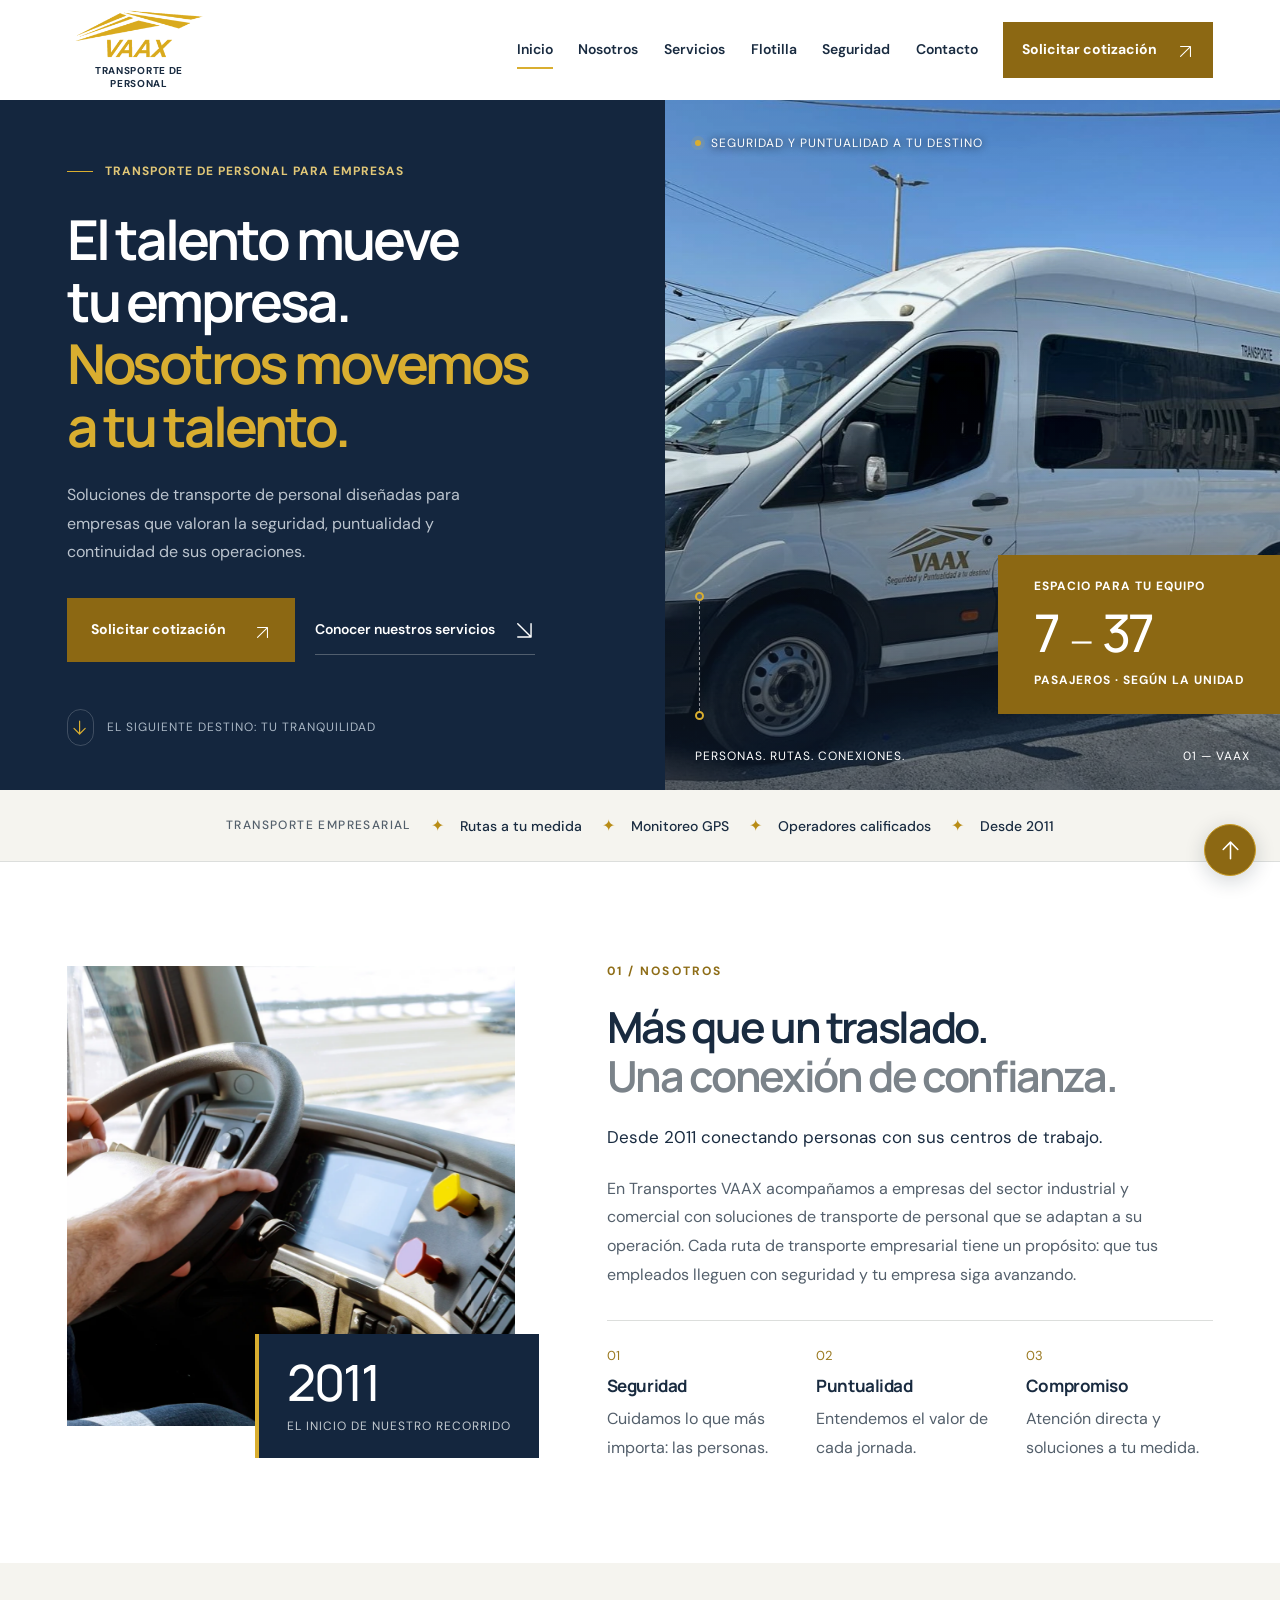
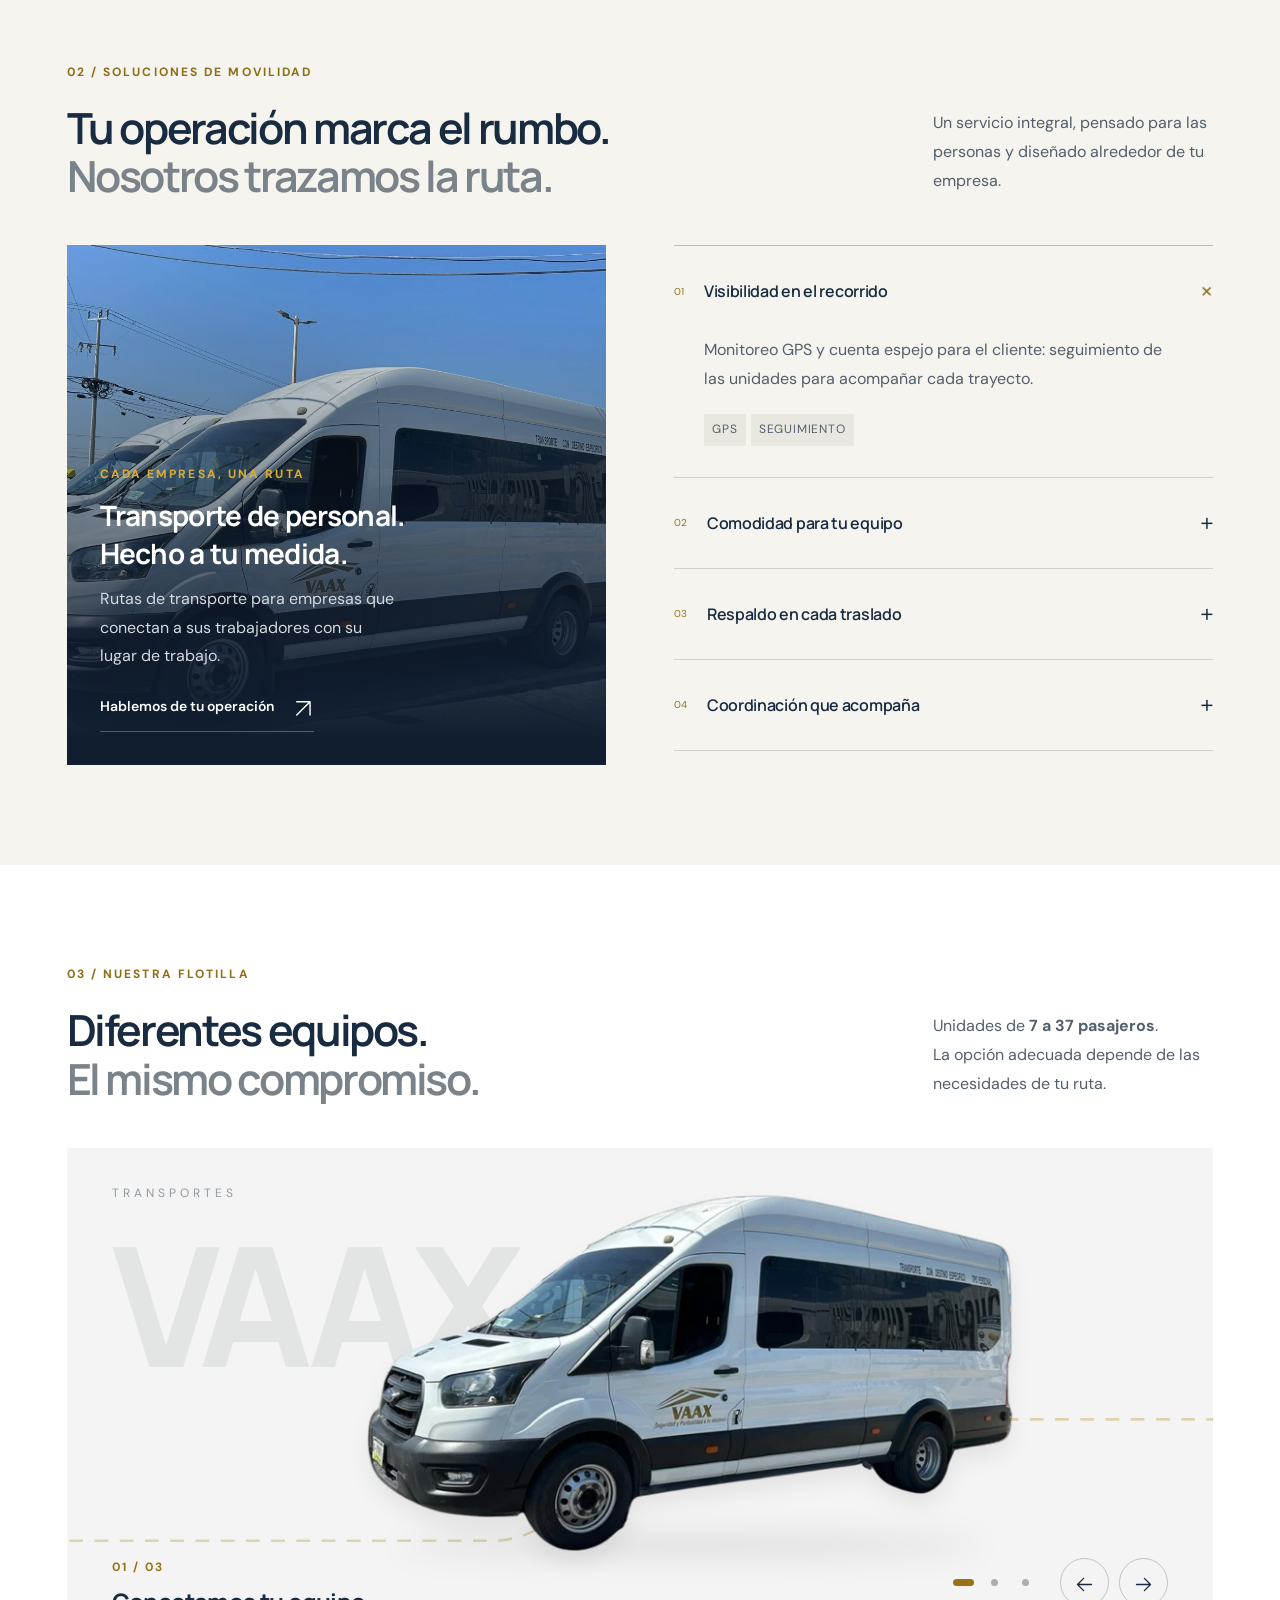
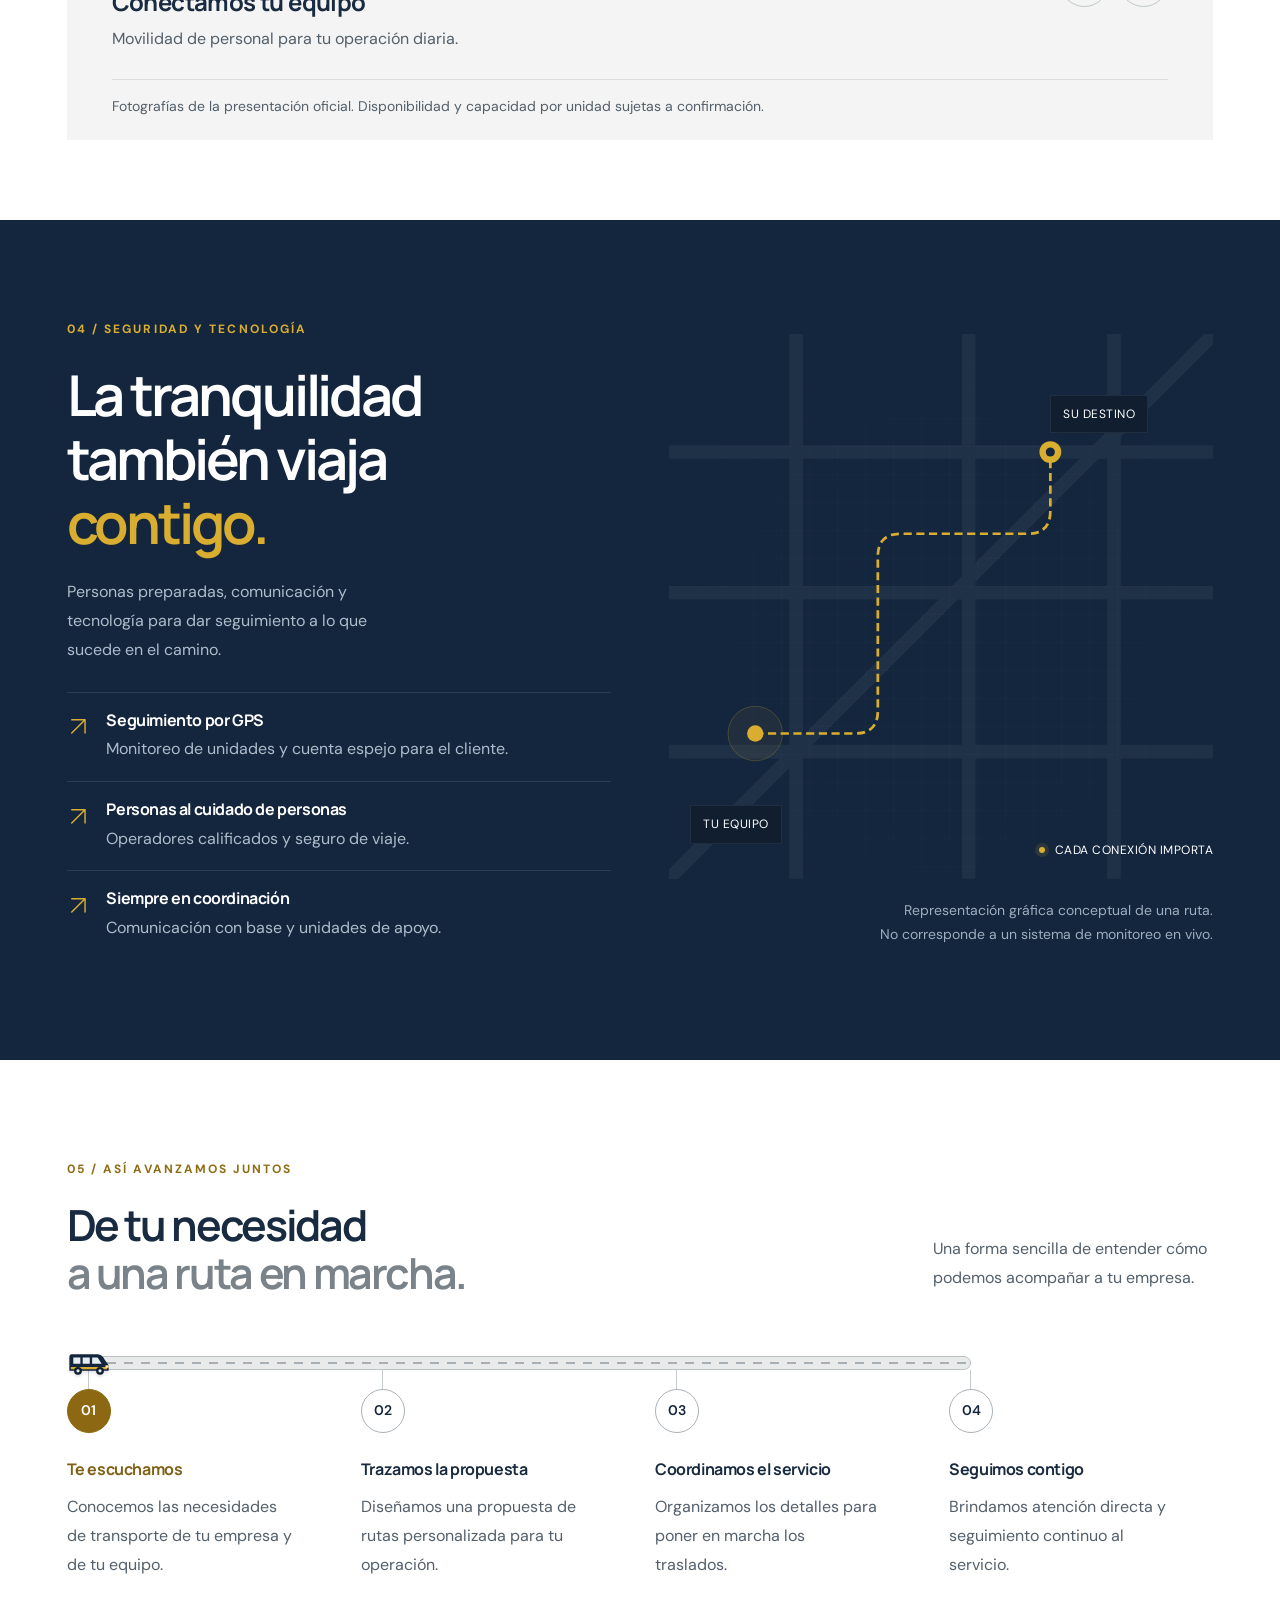
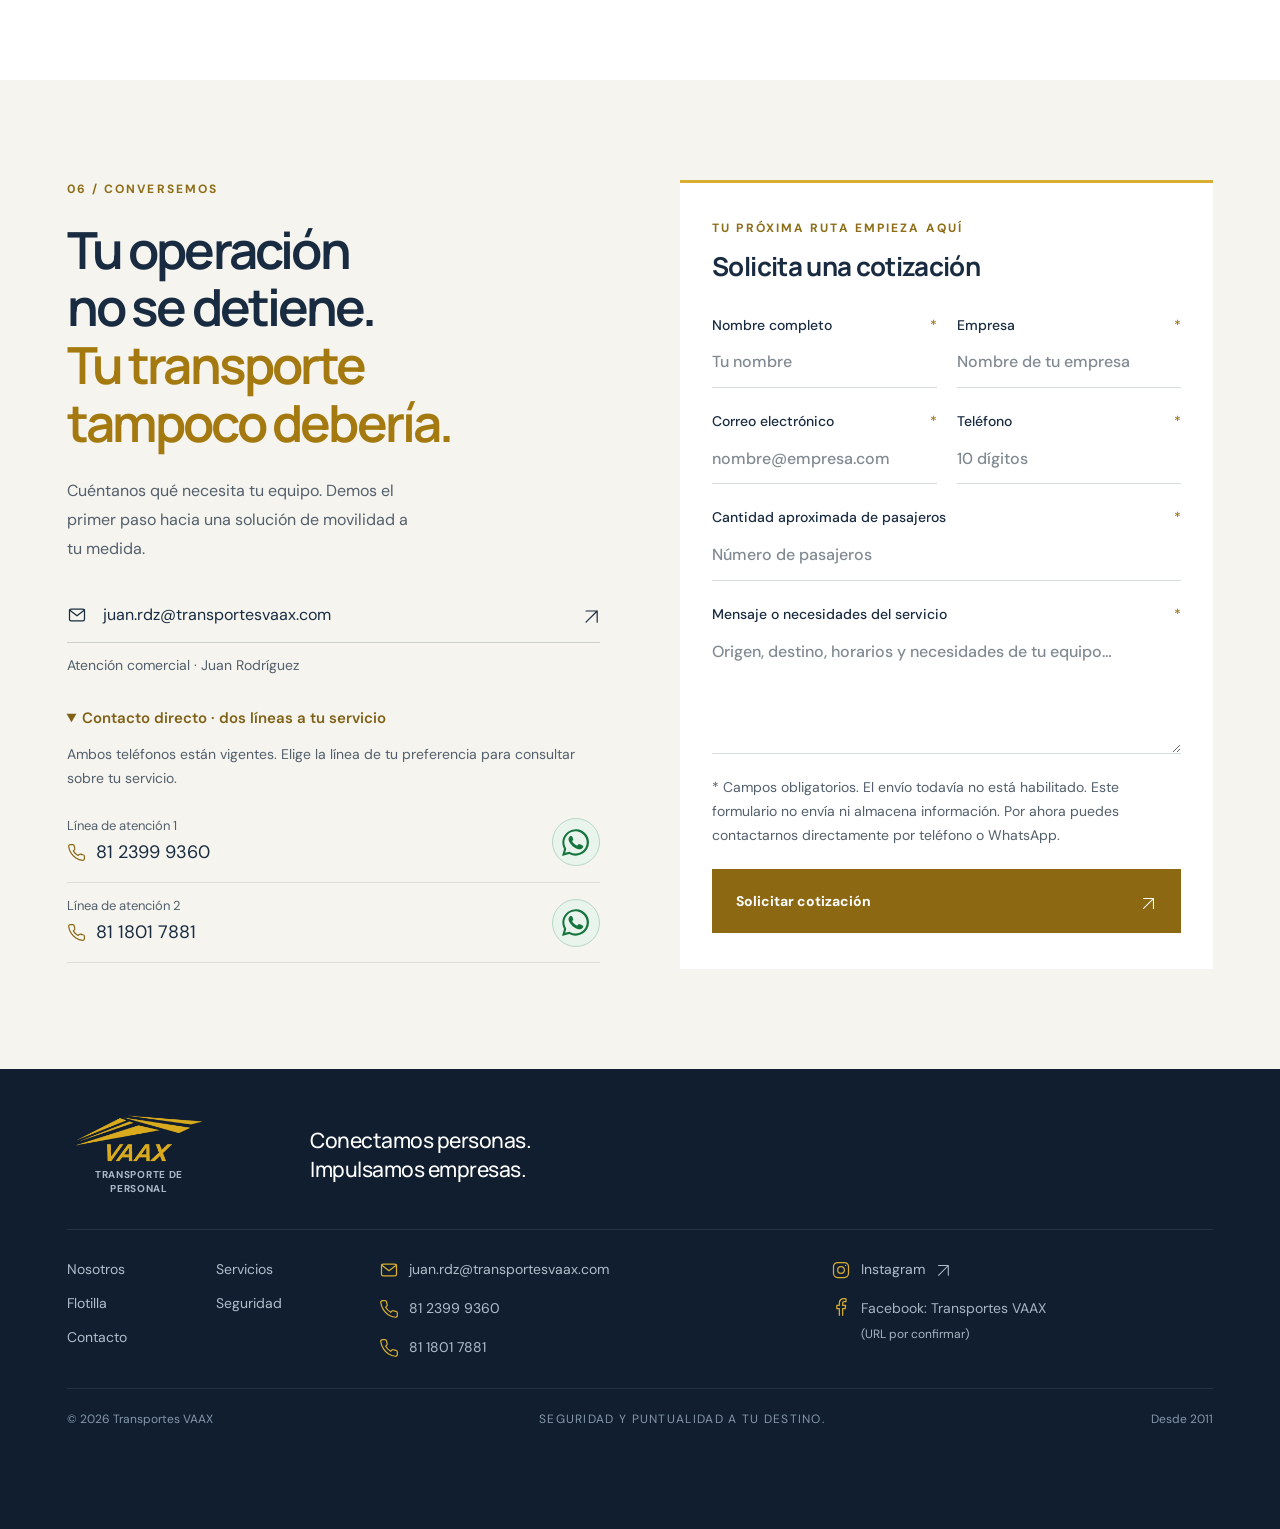
==== commit c039c97d: "Add interactive transport route, accessible gold controls and production-domain SEO" ====
--- a/VAAX-vista-completa.html
+++ b/VAAX-vista-completa.html
@@ -3,8 +3,31 @@
 <head>
 <meta charset="utf-8"><meta name="viewport" content="width=device-width, initial-scale=1">
 <meta name="theme-color" content="#14263e">
-<title>Transportes VAAX | Transporte de personal para empresas</title>
-<meta name="description" content="Desde 2011, Transportes VAAX conecta a tu equipo con su centro de trabajo. Transporte de personal, rutas personalizadas y unidades de 7 a 37 pasajeros.">
+<title>Transporte de personal para empresas | Transportes VAAX</title>
+<meta name="description" content="Transporte de personal industrial y comercial desde 2011. Rutas a medida, monitoreo GPS y unidades de 7 a 37 pasajeros. Cotiza con Transportes VAAX.">
+
+<meta name="robots" content="noindex, follow">
+<meta property="og:type" content="website">
+<meta property="og:locale" content="es_MX">
+<meta property="og:site_name" content="Transportes VAAX">
+<meta property="og:title" content="Transporte de personal para empresas | Transportes VAAX">
+<meta property="og:description" content="Transporte de personal industrial y comercial desde 2011. Rutas a medida, monitoreo GPS y unidades de 7 a 37 pasajeros. Cotiza con Transportes VAAX.">
+<meta name="twitter:card" content="summary_large_image">
+<meta name="twitter:title" content="Transporte de personal para empresas | Transportes VAAX">
+<meta name="twitter:description" content="Transporte de personal industrial y comercial desde 2011. Rutas a medida, monitoreo GPS y unidades de 7 a 37 pasajeros. Cotiza con Transportes VAAX.">
+<!-- SEO:PUBLIC_URL:START -->
+<link rel="canonical" href="https://transportesvaax.com/">
+<meta property="og:url" content="https://transportesvaax.com/">
+<meta property="og:image" content="https://transportesvaax.com/assets/images/vaax-social.jpg">
+<meta property="og:image:type" content="image/jpeg">
+<meta property="og:image:width" content="1280">
+<meta property="og:image:height" content="960">
+<meta property="og:image:alt" content="Unidad de transporte de personal de Transportes VAAX">
+<meta name="twitter:image" content="https://transportesvaax.com/assets/images/vaax-social.jpg">
+<meta name="twitter:image:alt" content="Unidad de transporte de personal de Transportes VAAX">
+<!-- SEO:PUBLIC_URL:END -->
+<link rel="preload" href="[data-uri]" as="font" type="font/woff2" crossorigin>
+<link rel="preload" href="[data-uri]" as="font" type="font/woff2" crossorigin>
 <link rel="icon" href="[data-uri]" type="image/svg+xml">
 <style>@font-face{font-family:Manrope;font-style:normal;font-weight:200 800;font-display:swap;src:url("[data-uri]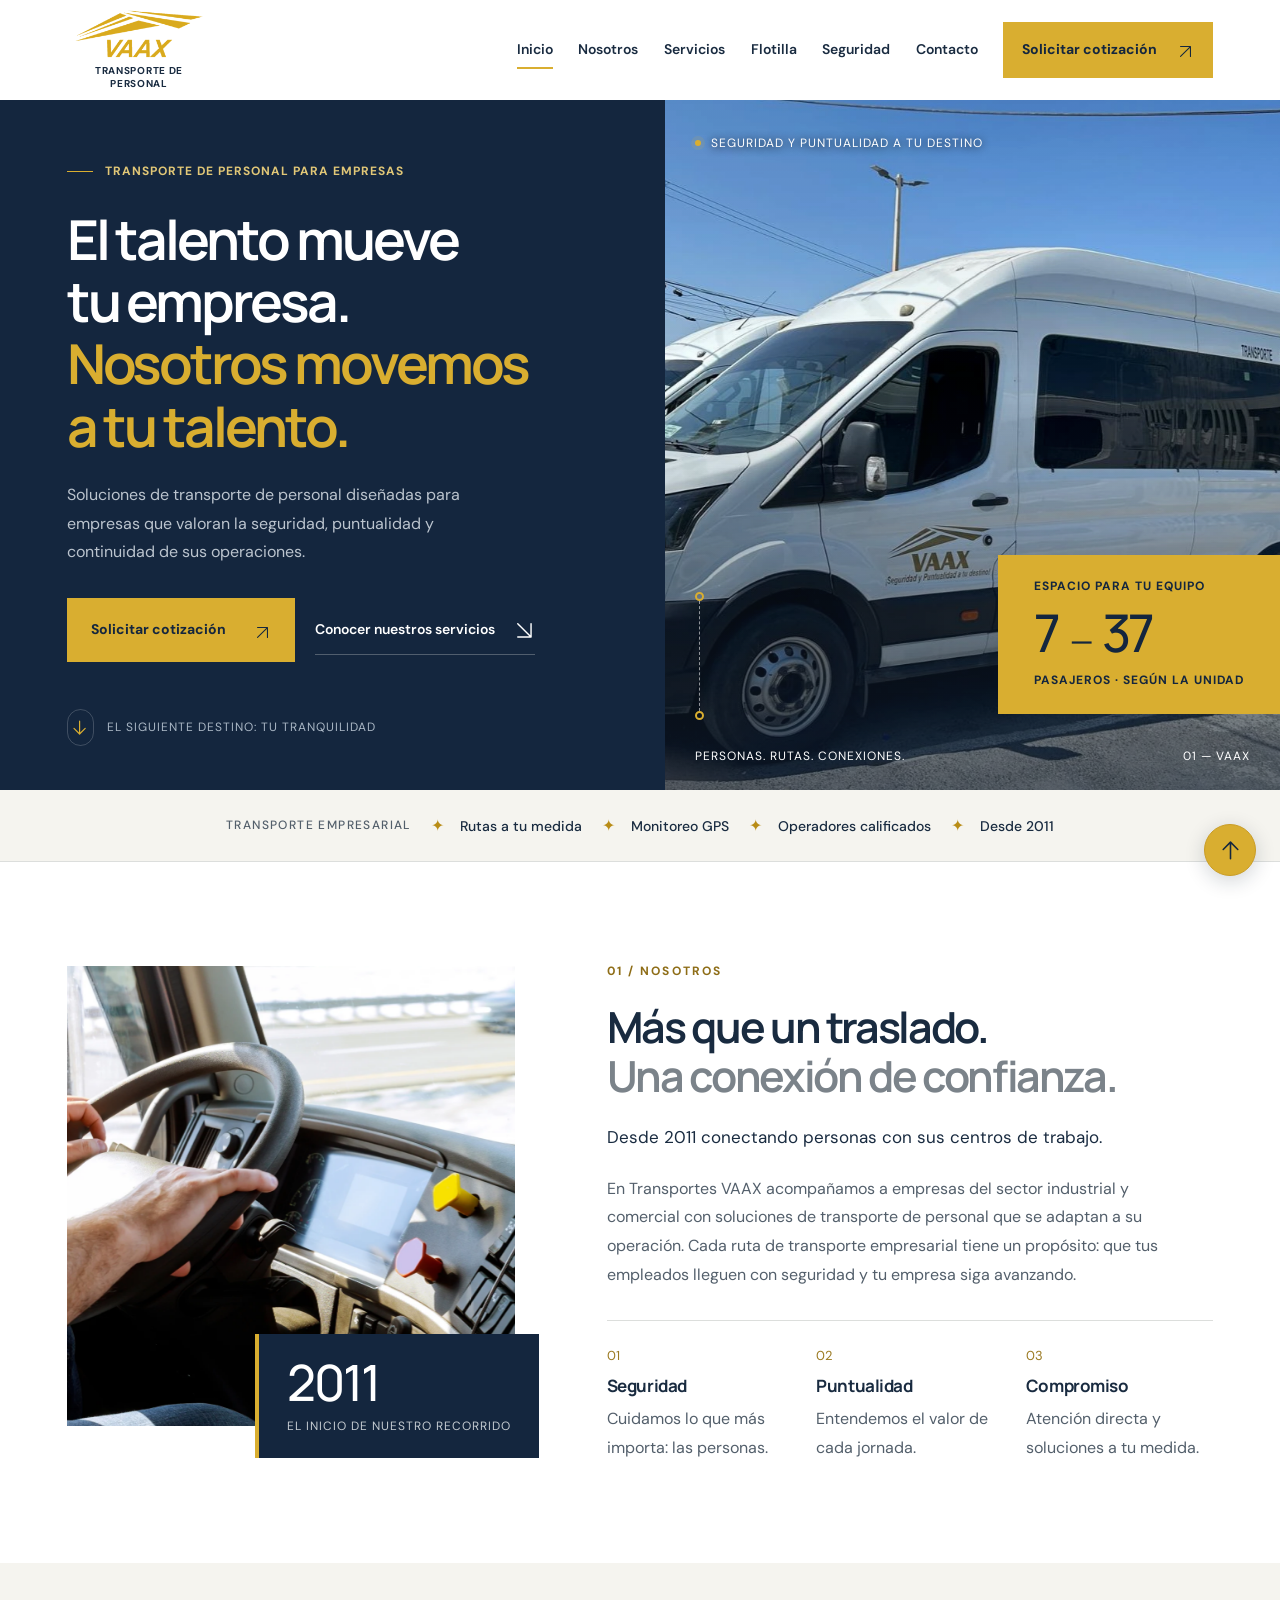
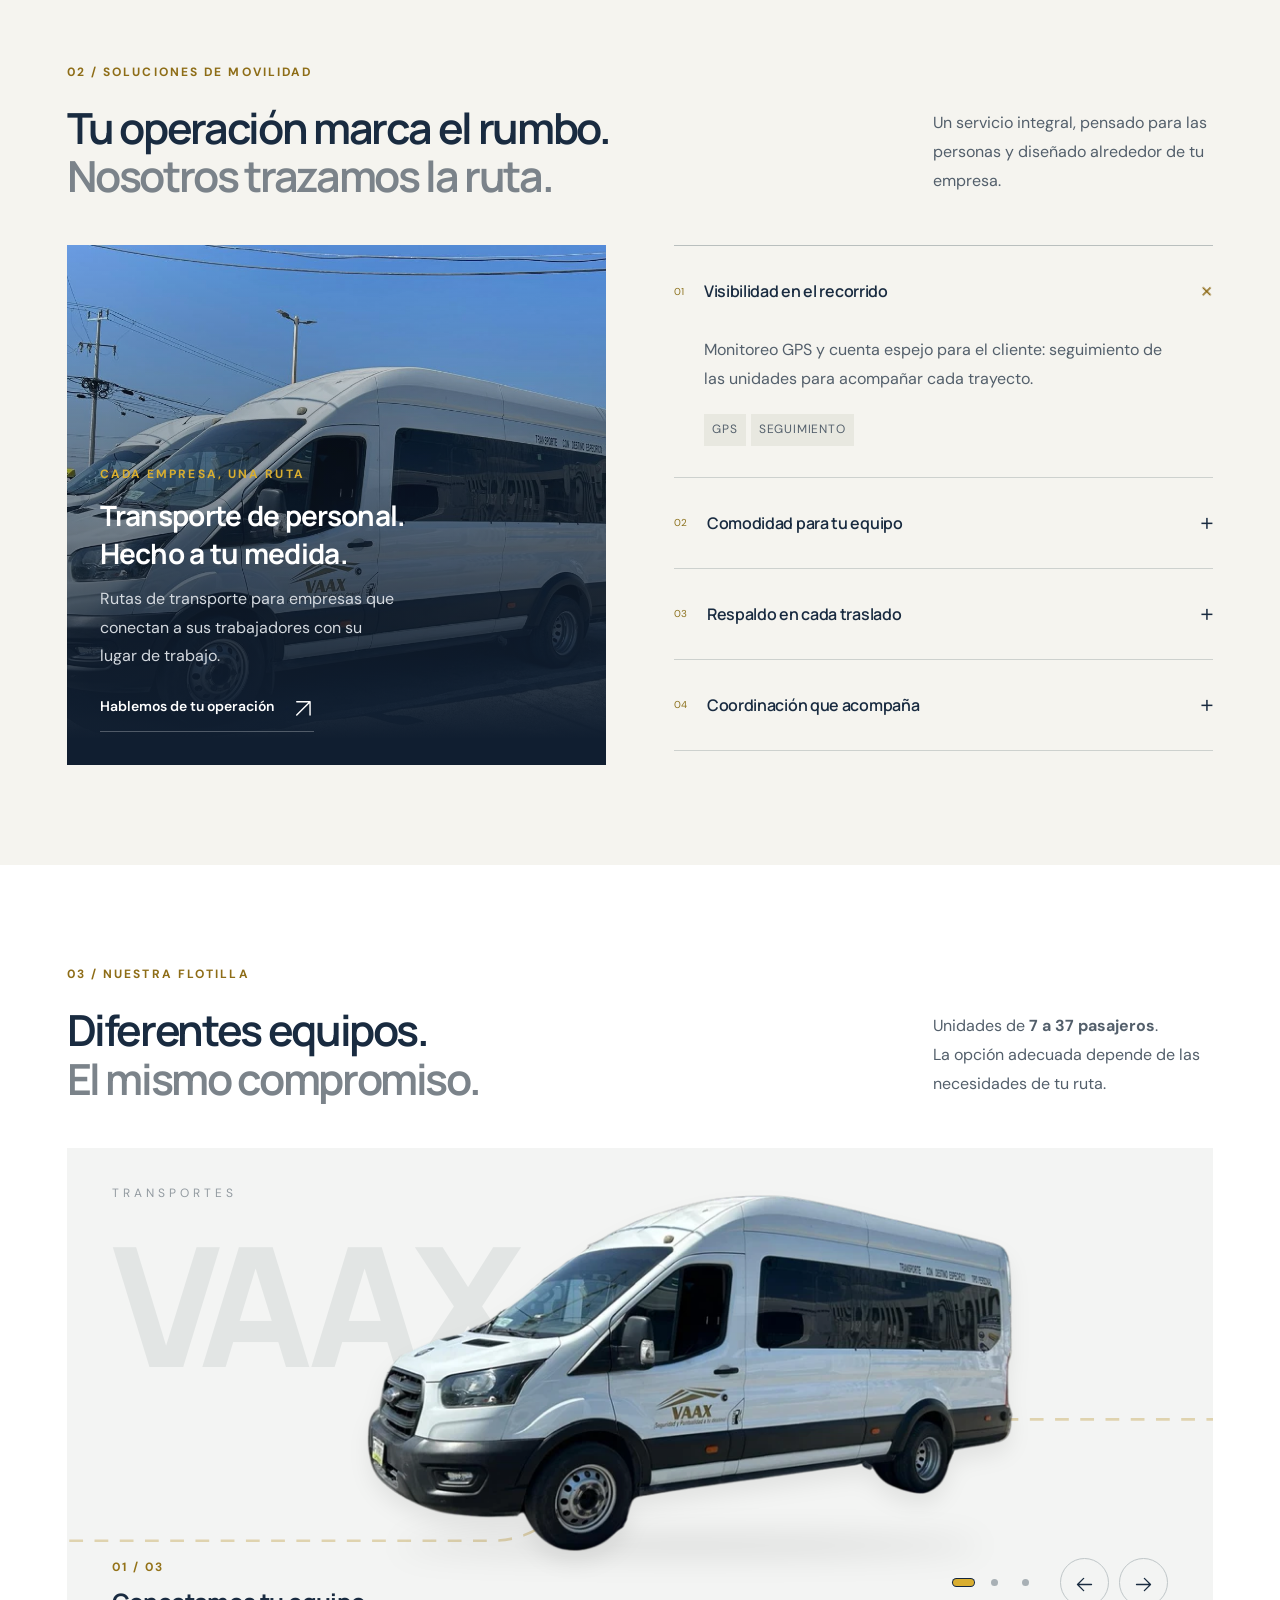
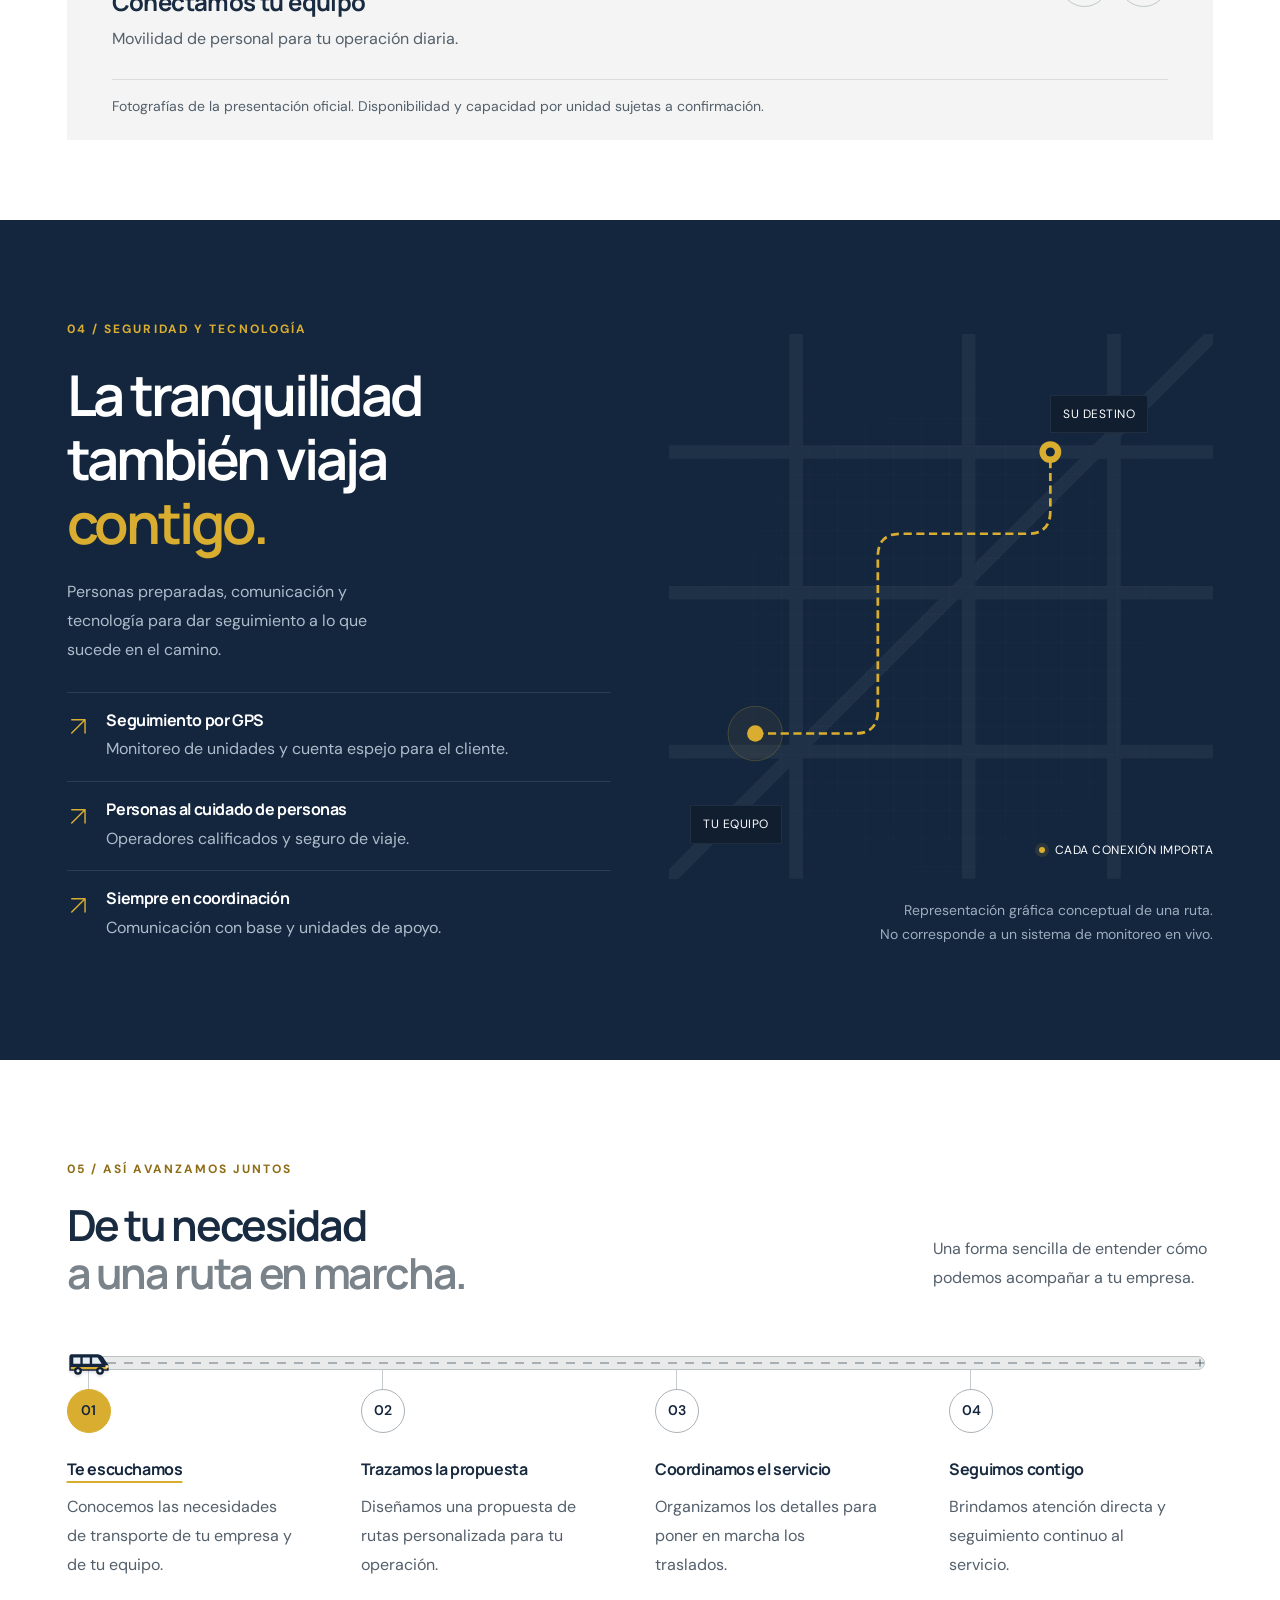
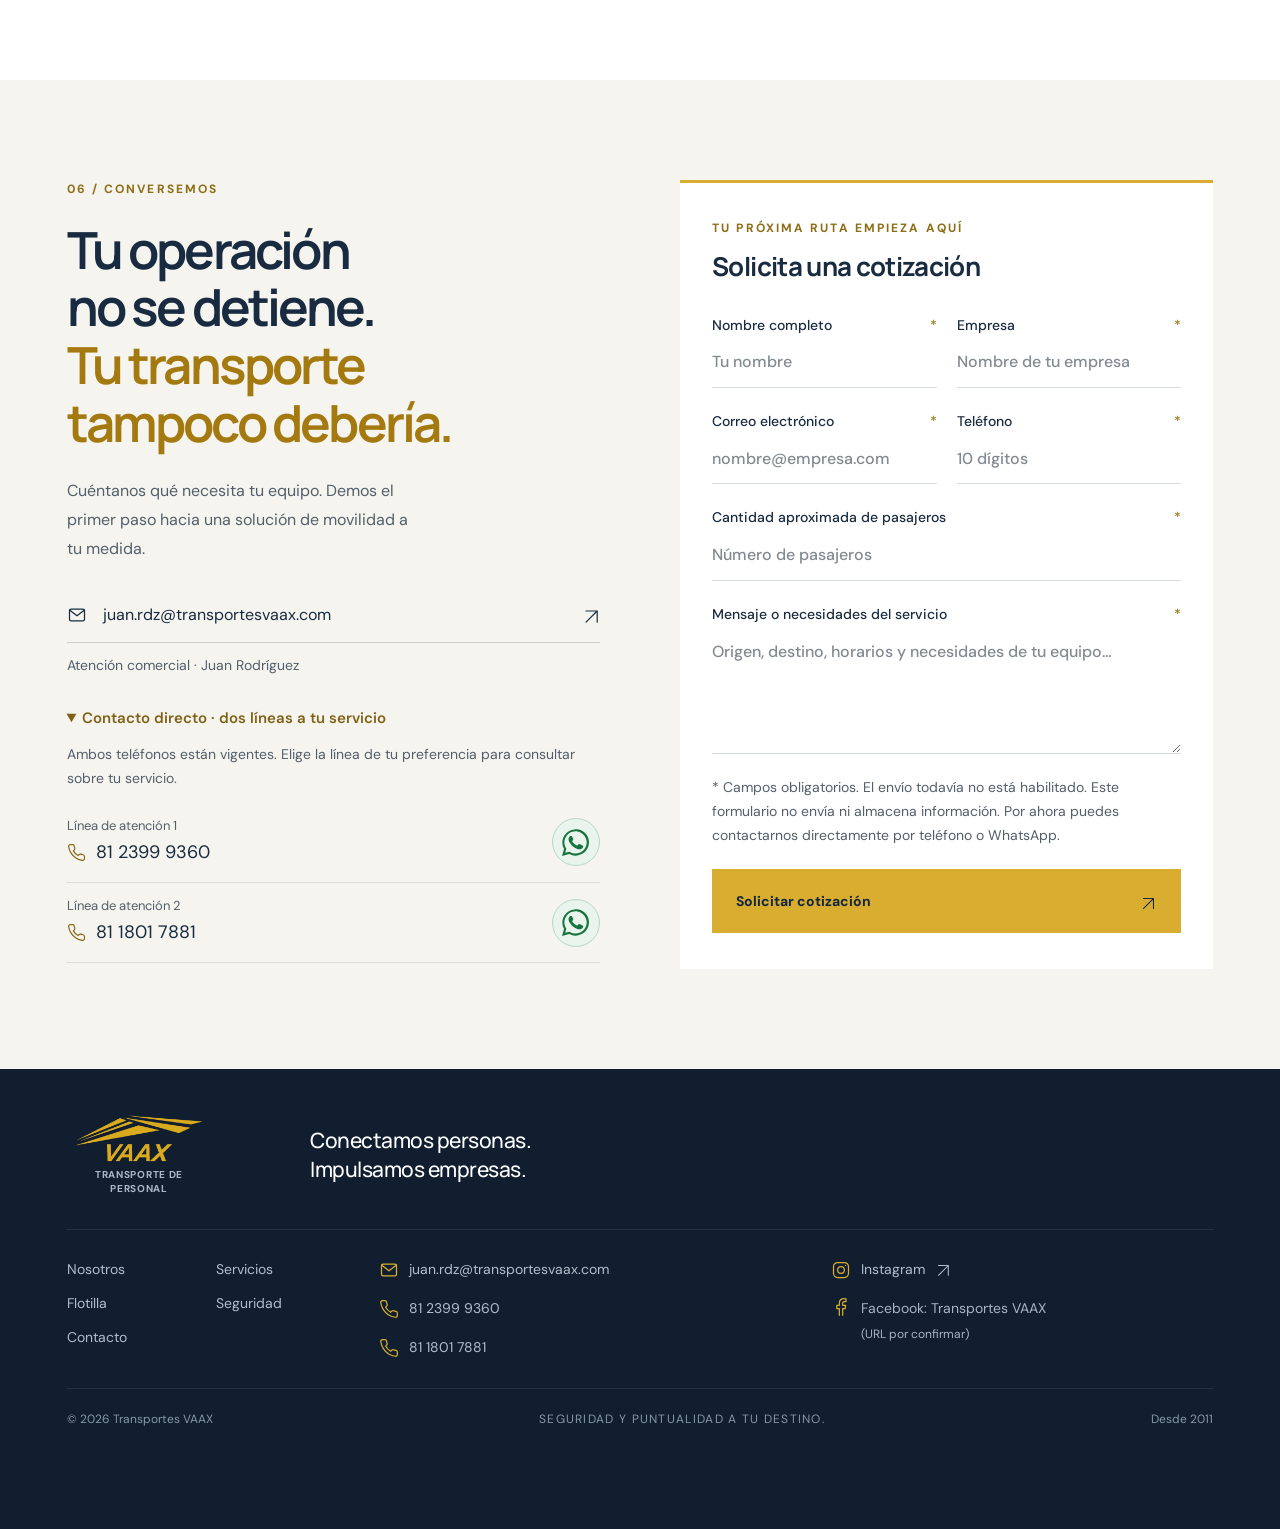
